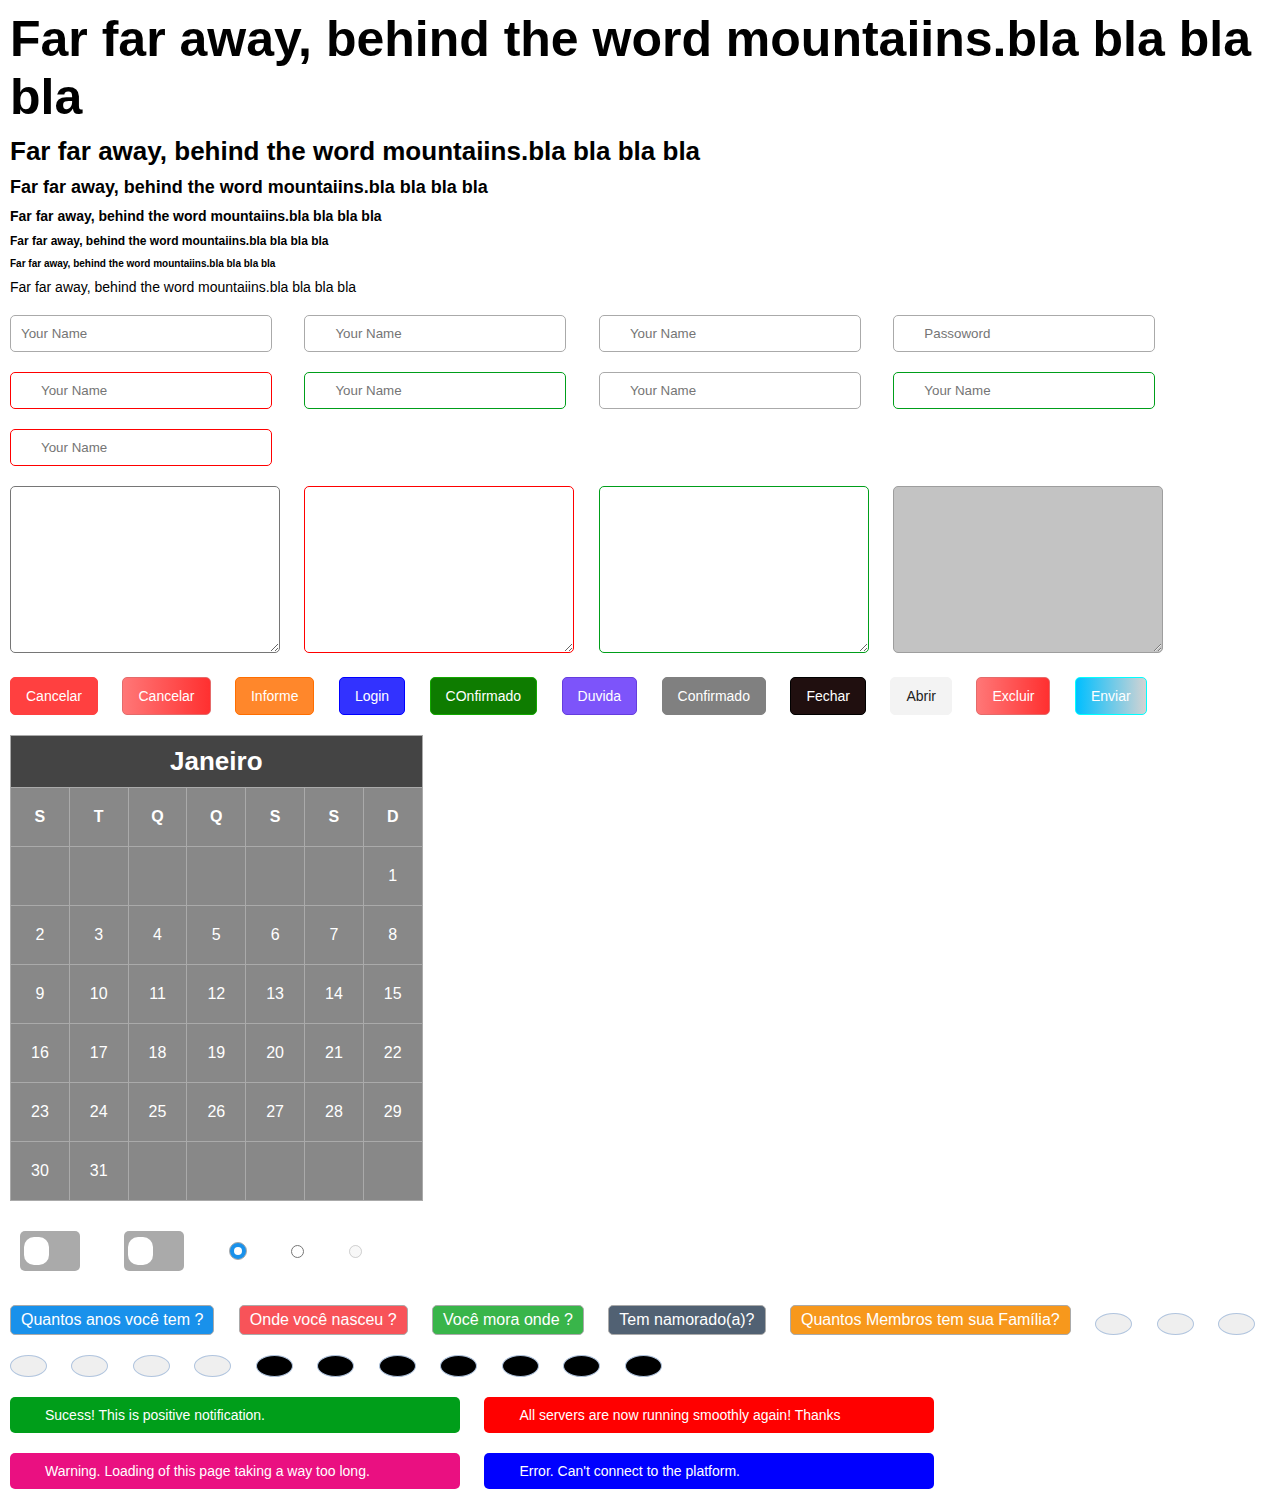
==== index.html @ 3f73b7bb "atualização" ====
<!DOCTYPE html>
<html>
<head>
	<title>testando frame</title>
	<meta charset="utf-8">
	<link rel="stylesheet" type="text/css" href="framework-tipografia.css">
	<link rel="stylesheet" type="text/css" href="framework-button.css">
	<link rel="stylesheet" type="text/css" href="framework-calendario.css">
	<link rel="stylesheet" type="text/css" href="framework-dropdowns.css">
	<link rel="stylesheet" type="text/css" href="framework-input.css">
	<link rel="stylesheet" type="text/css" href="framework-checkbox.css">
	<link rel="stylesheet" type="text/css" href="framework-button-social.css">
	<link rel="stylesheet" type="text/css" href="framework-notificacao.css">
	<link rel="stylesheet" type="text/css" href="font-awesome-4.7.0/css/font-awesome.css">
</head>
<body>

	<!-- Tipografia -->

	<h1 class="title-h1">Far far away, behind the word mountaiins.bla bla bla bla</h1>
	<h2 class="title-h2">Far far away, behind the word mountaiins.bla bla bla bla</h2>
	<h3 class="title-h3">Far far away, behind the word mountaiins.bla bla bla bla</h3>
	<h4 class="title-h4">Far far away, behind the word mountaiins.bla bla bla bla</h4>
	<h5 class="title-h5">Far far away, behind the word mountaiins.bla bla bla bla</h5>
	<h6 class="title-h6">Far far away, behind the word mountaiins.bla bla bla bla</h6>
	<p class="paragrafo">Far far away, behind the word mountaiins.bla bla bla bla</p>
	
	<!-- Inputs -->

	<div class="in-com-icon">
		<input type="text" name="borda-cinza" placeholder="Your Name" class="barra-nav">
	</div>
	<div class="in-com-icon">
		<i class="fa fa-user-o boneco"></i>
		<input type="text" name="borda-cinza" placeholder="Your Name" class="barra-nav-dois-icon">
	</div>
	<div class="in-com-icon">
		<i class="fa fa-user-o boneco"></i>
		<i class="fa fa-search pesquisa"></i>
		<input type="text" name="borda-cinza" placeholder="Your Name" class="barra-nav-dois-icon">
	</div>
	<div class="in-com-icon">
		<i class="fa fa-search pesquisa-pass"></i>
		<input type="password" name="borda-cinza" placeholder="Passoword" class="barra-nav-dois-icon">
	</div>
	<div class="in-com-icon">
		<i class="fa fa-user-o boneco"></i>
		<i class="fa fa-times erro"></i>
		<input type="text" name="borda-vermelha" placeholder="Your Name" class="barra-nav-dois-icon b-red">
	</div>
	<div class="in-com-icon">
		<i class="fa fa-user-o boneco"></i>
		<i class="fa fa-check confirma"></i>
		<input type="text" name="borda-verde" placeholder="Your Name" class="barra-nav-dois-icon b-green">
	</div>
	<div class="in-com-icon">
		<i class="fa fa-calendar calendario"></i>
		<input type="text" name="borda-cinza" placeholder="Your Name" class="barra-nav-dois-icon">
	</div>
	<div class="in-com-icon">
		<i class="fa fa-check confirma"></i>
		<i class="fa fa-calendar calendario"></i>
		<input type="text"  name="borda-verde" placeholder="Your Name" class="barra-nav-dois-icon b-green">
	</div>
	<div class="in-com-icon">
		<i class="fa fa-times erro"></i>
		<i class="fa fa-calendar calendario"></i>
		<input type="text" name="borda-vermelha" placeholder="Your Name" class="barra-nav-dois-icon b-red">
	</div>
	<br>
	<textarea class="text-area"></textarea>
	<textarea class="text-area b-red"></textarea>
	<textarea class="text-area b-green"></textarea>
	<textarea class="text-area back-grey"></textarea>
	<br>


	<!-- Botões -->

	<button class="btn c-red">Cancelar</button>
	<button class="btn c-red-gradient">Cancelar</button>
	<button class="btn c-orange">Informe</button>
	<button class="btn c-blue">Login</button>
	<button class="btn c-green">COnfirmado</button>
	<button class="btn c-lilac">Duvida</button>
	<button class="btn c-grey">Confirmado</button>
	<button class="btn c-black">Fechar</button>
	<button class="btn c-white">Abrir</button>
	<button class="btn c-red-gradient"><i class="fa fa-trash-o fa-lg lixo" aria-hidden="true"></i> Excluir</button>
	<button class="btn c-bluelight"><i class="fa fa-trash-o fa-lg informacao" aria-hidden="true"></i> Enviar</button>

	<!-- Tabela -->

	<table class="table-simples">
		<thead>
			<th class="table-title" colspan="7">Janeiro</th>
		<tr>
			<th class="table-th">S</th>
			<th class="table-th">T</th>
			<th class="table-th">Q</th> 
			<th class="table-th">Q</th>
			<th class="table-th">S</th>
			<th class="table-th">S</th>
			<th class="table-th">D</th>
		</tr>
		</thead>
		<tbody>
			<tr>
				<td  class="table-td"></td>
				<td  class="table-td"></td>
				<td  class="table-td"></td>
				<td  class="table-td"></td>
				<td  class="table-td"></td>
				<td  class="table-td"></td>
				<td  class="table-td">1</td>
			</tr>
			<tr>
				<td  class="table-td">2</td>
				<td  class="table-td">3</td>
				<td  class="table-td">4</td>
				<td  class="table-td">5</td>
				<td  class="table-td">6</td>
				<td  class="table-td">7</td>
				<td  class="table-td">8</td>
			</tr>
			<tr>
				<td  class="table-td">9</td>
				<td  class="table-td">10</td>
				<td  class="table-td">11</td>
				<td  class="table-td">12</td>
				<td  class="table-td">13</td>
				<td  class="table-td">14</td>
				<td  class="table-td">15</td>
			</tr>
			<tr>
				<td  class="table-td">16</td>
				<td  class="table-td">17</td>
				<td  class="table-td">18</td>
				<td  class="table-td">19</td>
				<td  class="table-td">20</td>
				<td  class="table-td">21</td>
				<td  class="table-td">22</td>
			</tr>
			<tr>
				<td  class="table-td">23</td>
				<td  class="table-td">24</td>
				<td  class="table-td">25</td>
				<td  class="table-td">26</td>
				<td  class="table-td">27</td>
				<td  class="table-td">28</td>
				<td  class="table-td">29</td>
			</tr>
			<tr>
				<td  class="table-td">30</td>
				<td  class="table-td">31</td>
				<td  class="table-td"></td>
				<td  class="table-td"></td>
				<td  class="table-td"></td>
				<td  class="table-td"></td>
				<td  class="table-td"></td>
			</tr>
		</tbody>
	</table>

	<!-- Checkbox-radios-toggle -->

	<div class="in-box">
		<label class="lb-box">
			<input class="boox" type="checkbox" disabled="true">	
			<span class="span-box"></span>		
		</label>
	</div>
	<div class="in-box">
		<label class="lb-box">
			<input class="boox" type="checkbox">	
			<span class="span-box"></span>		
		</label>
	</div>
	<div class="in-box">
	<label class="teste">
		<input type="checkbox" class="teste3">
		<span class="teste2"></span>
	</label>
	</div>
	<div class="in-box">
		<label>
			<input type="radio">
		</label>
	</div>
	<div class="in-box">
		<label>
			<input type="radio" disabled="true">
		</label>
	</div>
	<br>

	<!-- labels -->

	<label class="label l-blue">
		Quantos anos você tem ?
	</label>
	<label class="label l-red">
		Onde você nasceu ?
	</label>
	<label class="label l-green">
		Você mora onde ?
	</label>
	<label class="label l-grey">
		Tem namorado(a)?
	</label>
	<label class="label l-yellow">
		Quantos Membros tem sua Família?
	</label>

	<!-- Buttons-social -->

	<button class="btn-social">
		<i class="fa fa-facebook fa-lg"></i>
	</button>
	<button class="btn-social">
		<i class="fa fa-twitter fa-lg"></i>
	</button>
	<button class="btn-social">
		<i class="fa fa-instagram fa-lg"></i>
	</button>
	<button class="btn-social">
		<i class="fa fa-linkedin fa-lg"></i>
	</button>
	<button class="btn-social">
		<i class="fa fa-vimeo fa-lg icone-social"></i>
	</button>
	<button class="btn-social">
		<i class="fa fa-pinterest-p fa-lg"></i>
	</button>
	<button class="btn-social">
		<i class="fa fa-google fa-lg icone-social"></i>
	</button>
	<button class="btn-social back-black">
		<i class="fa fa-facebook fa-lg"></i>
	</button>
	<button class="btn-social back-black">
		<i class="fa fa-twitter fa-lg"></i>
	</button>
	<button class="btn-social  back-black">
		<i class="fa fa-instagram fa-lg"></i>
	</button>
	<button class="btn-social back-black">
		<i class="fa fa-linkedin fa-lg"></i>
	</button>
	<button class="btn-social back-black">
		<i class="fa fa-vimeo fa-lg icone-social"></i>
	</button>
	<button class="btn-social back-black">
		<i class="fa fa-pinterest-p fa-lg"></i>
	</button>
	<button class="btn-social back-black">
		<i class="fa fa-google fa-lg icone-social"></i>
	</button>
	<br>

	<!-- Notificação -->

	<div class="notificacao-correto back-green">
		<i class="fa fa-check-circle notificacao-certo" aria-hidden="true"></i>
		<i class="fa fa-times fecha"></i>
		<p class="paragrafo">Sucess! This is positive notification.</p>
	</div>
	<div class="notificacao-correto back-red">
		<i class="fa fa-check-circle notificacao-certo" aria-hidden="true"></i>
		<i class="fa fa-times fecha"></i>
		<p class="paragrafo">All servers are now running smoothly again! Thanks</p>
	</div>
	<div class="notificacao-correto back-pink">
		<i class="fa fa-check-circle notificacao-certo" aria-hidden="true"></i>
		<i class="fa fa-times fecha"></i>
		<p class="paragrafo">Warning. Loading of this page taking a way too long.</p>
	</div>
	<div class="notificacao-correto back-blue">
		<i class="fa fa-check-circle notificacao-certo" aria-hidden="true"></i>
		<i class="fa fa-times fecha"></i>
		<p class="paragrafo">Error. Can't connect to the platform.</p>
	</div>
</body>
</html>
---- framework-tipografia.css ----
*{
	margin: 0;
	padding: 0;
	font-family: arial;
}
.title-h1{
	font-size: 50px;
	margin: 10px;
}
.title-h2{
	font-size: 26px;
	margin: 10px;
}
.title-h3{
	font-size: 18px;
	margin: 10px;
}
.title-h4{
	font-size: 14px;
	margin: 10px;
}
.title-h5{
	font-size: 12px;
	margin: 10px;
}
.title-h6{
	font-size:10px;
	margin: 10px; 
}
.paragrafo{
	margin: 10px;
	font-size: 14px;
}
---- framework-button.css ----
.btn{
	border:1px solid #aaa;
	padding: 10px 15px;
	margin: 10px;
	border-radius: 5px;
	cursor: pointer;
	text-align: center;
	display: inline-block;
	white-space: nowrap;
	font-size: 14px;
	outline: none;
}
.btn:active{
	background-color: #a1a1a1;
}
.c-red{
	background-color: #ff4040;
	color: #fff;
	border:1px solid #ff4040;
}
.c-red:hover{
	background-color: #ff0000;
	color: #fff;
	transition:1s;
}
.c-blue{
	background-color: #3232ff;
	color: #fff;
	border:1px solid #0000ff;
}
.c-blue:hover{
	background-color: #0000ff;
	color: #fff;
}
.c-green{
	background-color: #0e7c00;
	color: #fff;
	border:1px solid #13a800;
}
.c-green:hover{
	background-color: #13a800;
	color: #fff;
}
.c-orange{
	background-color: #ff872b;
	color: #fff;
	border:1px solid #ff6e00;
}
.c-orange:hover{
	background-color: #ff6e00;
	color: #fff;
}

.c-red-gradient{
	background-image: linear-gradient(to right,#ff7777,#ff3030);
	border:1px solid #e56b6b;
	color: #fff;
}
.c-red-gradient:hover{
	background-image: linear-gradient(to right,#ff6868,#ff1c1c);
	color: #fff;
}
.c-lilac{
	background-color: #7D54FA;
	color: #fff;
	border:1px solid #653DDE;
}
.c-lilac:hover{
	background-color: #5A24FD;
	color: #fff;
}
.c-black{
	background-color: #200F0F;
	color: #fff;
	border:1px solid #000;
}
.c-black:hover{
	background-color: #000;
}
.c-grey{
	background-color: grey;
	color: #fff;
	border:1px solid grey;
}
.c-grey:hover{
	background-color: #fff;
	color: #212121;
}
.c-white{
	background-color: #f3f3f3;
	color: #222;
	border:1px solid #f3f3f3;
}
.c-white:hover{
	background-color: #111;
	color: #f2f2f2;
}
.c-bluelight{
	background-image: linear-gradient(to right,#00BFFF,#D3D3D3);
	color:#fff;
	border:1px solid #00FFFF;
}
.c-bluelight:hover{
	background-image: linear-gradient(to right,#00FFFF,#ADD8E6);
	color: #fff;
}
.lixo{
	color: #fff;
}
.informacao{
	color: #fff;
}
---- framework-calendario.css ----
.table-title{
	font-size: 26px;
	padding: 10px;
	background-color: #444;
	color: #fff;
}
.table-simples, .table-th, .table-td{
	margin: 10px;
	border:1px solid #aaa;
	border-collapse: collapse;
	padding: 20px; 
	text-align: center;
	background-color: #888;
	color: #fff;
}
.table-th:hover,.table-td:hover{
	background-color: rgba(0,0,255,.5);
	transition: .40s ease-in-out;
}
---- framework-dropdowns.css ----
.dropdown{
	-webkit-appearance:none;
	margin: 10px;
	padding: 10px 30px 10px 30px;
	border:1px solid #aaa;
	cursor: pointer;
	background-image: linear-gradient(to bottom,#fff,#f1f1f1);
	width: 250px;
	outline: none;
	border-radius: 5px;
	display: inline-block;
	font-size: 14px;
}
.dropdown:active{
	background-image: linear-gradient(to bottom,#f1f1f1,#f5f5f5);
}
.anima-blue{
	transition: .60s ease;
	margin: 10px;
	padding: 10px 10px 10px 30px;
	border:1px solid #aaa;
	cursor: pointer;
	background-image: linear-gradient(to bottom,#fff,#f1f1f1);
	width: 180px;
	outline: none;
	border-radius: 5px;
	display: inline-block;
}
.anima-blue:focus{
	border:1px solid #f2f2f2;
	width: 250px;
	box-shadow: 0 0 4px 0 #0000ff;
}
.drop-icon-all{
	position: relative;
	width: 270px;
	display: inline-block;
}
.fa-user-o{
	position: absolute;
	top: 18.5px;
	left: 20px;
}
.fa-angle-down{
	position: absolute;
	top: 18.5px;
	left: 233px;
	width: 10px;
	height: 10px;
	opacity: .4;
}
.drop-comum{
	-webkit-appearance:none;
	margin: 10px;
	padding: 10px 10px 10px 30px;
	border:1px solid #aaa;
	cursor: pointer;
	width: 250px;
	outline: none;
	border-radius: 5px;
	display: inline-block;
	background-color: #fff;
}
.drop-comum-icon{
	-webkit-appearance:none;
	margin: 10px;
	padding: 10px 30px 10px 30px;
	border:1px solid #aaa;
	cursor: pointer;
	width: 250px;
	outline: none;
	border-radius: 5px;
	display: inline-block;
	background-color: #fff;
}
---- framework-input.css ----
.red{
	color: #ff0000;
}
.blue{
	color: #0000ff;
}
.black{
	color: #000;
}
.green-light{
	color: #8ef23c;
}
.blue-light{
	color:#0ef9f5;
} 
.green{
	color: #009e1a;
}
.pink-light{
	color: #ea6ee8;
}
.pink{
	color: #ea1081;
}
.grey{
	color: #aaa;
}
.white{
	color: #fff;
}
.lilac{
	color: #bd00c4;
}
.yellow{
	color:#eeff00;
}
.orange{
	color: #ffae00;
}
.back-red{
	background-color: #ff0000;
}
.back-green{
	background-color: #009e1a;
}
.back-orange{
	background-color: #ffae00;
}
.back-yellow{
	background-color: #eeff00;
}
.back-pink{
	background-color: #ea1081;
}
.back-grey{
	background-color: #aaa;
	opacity: 0.7;
}
.back-lilac{
	background-color: #bd00c4;
}
.back-black{
	background-color: #000;
	color: #fff;
}
.back-blue{
	background-color: #0000ff;
}
.back-white{
	background-color: #fff;
	color: #000;
}
.back-red, .back-green, .back-orange ,.back-yellow ,.back-pink ,.back-grey ,.back-lilac ,.back-black ,.back-blue ,.back-white{
	color: #fff;
}
.in-com-icon{
	box-sizing: border-box;
	width: 290px;
	position: relative;
	display: inline-block;
}
.barra-nav{
	display: inline-block;
	border-radius: 5px;
	border:1px solid #aaa;
	margin: 10px;
	padding: 10px;
	outline: none;
	width: 240px;
}
.barra-nav-icon{
	display: inline-block;
	border-radius: 5px;
	border:1px solid #aaa;
	margin: 10px;
	padding: 10px 30px 10px 10px;
	outline: none;
	width: 220px;
}
.barra-nav-dois-icon{
	display: inline-block;
	border-radius: 5px;
	border:1px solid #aaa;
	margin: 10px;
	padding: 10px 30px 10px 30px;
	outline: none;
	width: 200px;
}
.b-red{
	border:1px solid #ff0000;
}
input[name="borda-vermelha"]:focus{
	border:1px solid #ff0000;
	box-shadow: 0 0 3px 0 #ff0000;
}
.b-green{
	border:1px solid #009e1a;
}
input[name="borda-verde"]:focus{
	border:1px solid #009e1a;
	box-shadow: 0 0 3px 0 #009e1a;
}
.b-grey{
	border:1px solid #aaa;
}
input[name="borda-cinza"]:focus{
	border:1px solid #aaa;
	box-shadow: 0 0 3px 0 #aaa;
}
.erro{
	position: absolute;
	top: 19.2px;
	left: 248px;
	color: #ff0000;
}
.confirma{
	position: absolute;
	top: 19.2px;
	left: 248px;
	color: #009e1a;
}
.calendario{
	position: absolute;
	top: 19.2px;
	left: 20px;
	opacity: 0.7;
}
.fa-calendar{
	position: absolute;
	top: 19.2px;
	left: 20px;
}
.boneco{
	position: absolute;
	top: 19.2px;
	left: 20px;
	color: #aaa;
}
.pesquisa{
	opacity: 0.5;
	position: absolute;
	top: 19.2px;
	left: 248px;
}
.pesquisa-pass{
	opacity: 0.5;
	position: absolute;
	top: 19.2px;
	left: 20px;
}
.button-more{
	background-color: #e1e1e1;
	position: absolute;
	border-top-right-radius: 5px;
	top: 10px;
	left: 253px;
    border: 1px solid #aaa;
    color: white;
    padding: 0 4px;
    text-align: center;
    text-decoration: none;
    display: inline-block;
    font-size: 16px;
    cursor: pointer;
    display: block;
    width: 19px;
    outline: none;
}
.button-more:active{
	border:1px solid grey;
	color: rgba(0,0,0,.5);
}
.button-anyless{
	background-color: #e1e1e1;
	position: absolute;
	border-bottom-right-radius: 5px;
	top: 28px;
	left: 253px;
    border: 1px solid #aaa;
    color: white;
    padding: 0 4px;
    text-align: center;
    text-decoration: none;
    display: inline-block;
    font-size: 16px;
    cursor: pointer;
    display: block;
    width: 19px;
    outline: none;
}
.button-anyless:active{
	border:1px solid grey;
	color: rgba(0,0,0,.5);
}
.text-area{
	padding: 2.5px 7px;
	border-radius: 5px;
	margin: 10px;
	width: 254px;
	height: 160px;
	transition: none;
	outline: none;
}
---- framework-checkbox.css ----
.in-box{
	margin: 10px;
	padding: 10px;
	display: inline-block;
	position: relative;
	vertical-align: middle;
}
.lb-box{
	position: relative;
	display: inline-block;
	width: 60px;
	height: 40px;
}
.lb-box .boox{
	display: none;
}
.span-box{
	position: absolute;
	cursor: pointer;
	top: 0;
	left: 0;
	right: 0;
	bottom: 0;
	background-color: #aaa;
	transition: .30s ease-in-out;
	border-radius: 5px;
}
.span-box:before{
	border-radius: 10px;
	position: absolute;
	content: "";
	height: 28px;
	width: 25px;
	left: 4px;
	bottom: 6px;
	background-color: #fff;
	transition: .30s ease-in-out;
}
.boox:checked + .span-box{
	background-color: #069;
}
.boox:focus + .span-box{
	box-shadow: 0 0 4px #00ff00; 
}
.boox:checked + .span-box:before{
	transform: translateX(26px);
}
.teste{
	position: relative;
	display: inline-block;
	width: 18px;
	height: 18px;
}
.teste .teste3{
	display: none;
}
.teste2{
	position: absolute;
	cursor: pointer;
	top: 0;
	left: 0;
	right: 0;
	bottom: 0;
	background-color: #1991EB;
	border-radius: 50%;
	border:1px solid #aaa;
}
.teste2:before{
	position: absolute;
	content: "";
	height: 8px;
	width: 8px;
	top: 3.88px;
	left: 3.9px;
	border-radius: 50%;
	background-color: #fff;
}
.teste3:checked + .teste2{
	background-color:#069;
}
.teste3:focus + .teste2{
	background-color:#00BFFF;
}


.label{
	padding: 5px 10px;
	margin: 10px;
	display: inline-block;
	vertical-align: middle;
	font-size: 16px;
	border:1px solid #aaa;
	border-radius: 5px;
}
.l-blue{
	background-color:#1991EB;
	color: #fff;
}
.l-blue:hover{
	background-color:#006BBD;
	color: #fff;
	transition: .30s ease-in-out;
}
.l-red{
	background-color:#F85359;
	color: #fff;
}
.l-red:hover{
	background-color:#FF3D45;
	color: #fff;
	transition: .30s ease-in-out;
}
.l-green{
	background-color:#39B54A;
	color: #fff;
}
.l-green:hover{
	background-color:#1BA82E;
	color: #fff;
}
.l-grey{
	background-color:#516173;
	color: #fff;
}
.l-grey:hover{
	background-color:#454D56;
	color: #fff;
}
.l-yellow{
	background-color:#F7981C;
	color: #fff;
}
.l-yellow:hover{
	background-color:#D87C04;
	color: #fff;
}
---- framework-button-social.css ----
.btn-social{
	cursor: pointer;
	margin: 10px;
	padding: 10px;
	border:1px solid #B0C4DE;
	border-radius: 50%;
	width: 37px;
	display: inline-block;
	outline: none;
}
.icone-social{
	text-align: center;
}
---- framework-notificacao.css ----
.notificacao-correto{
	margin: 10px;
	display: inline-block;
	padding: 0 25px;
	width: 400px;
	border-radius: 5px;
	position: relative;
}
.notificacao-certo{
	position: absolute;
	top: 8px;
	left: 12px;
}
.fecha{
	position: absolute;
	top: 8px;
	left: 420px;
	cursor: pointer;
}
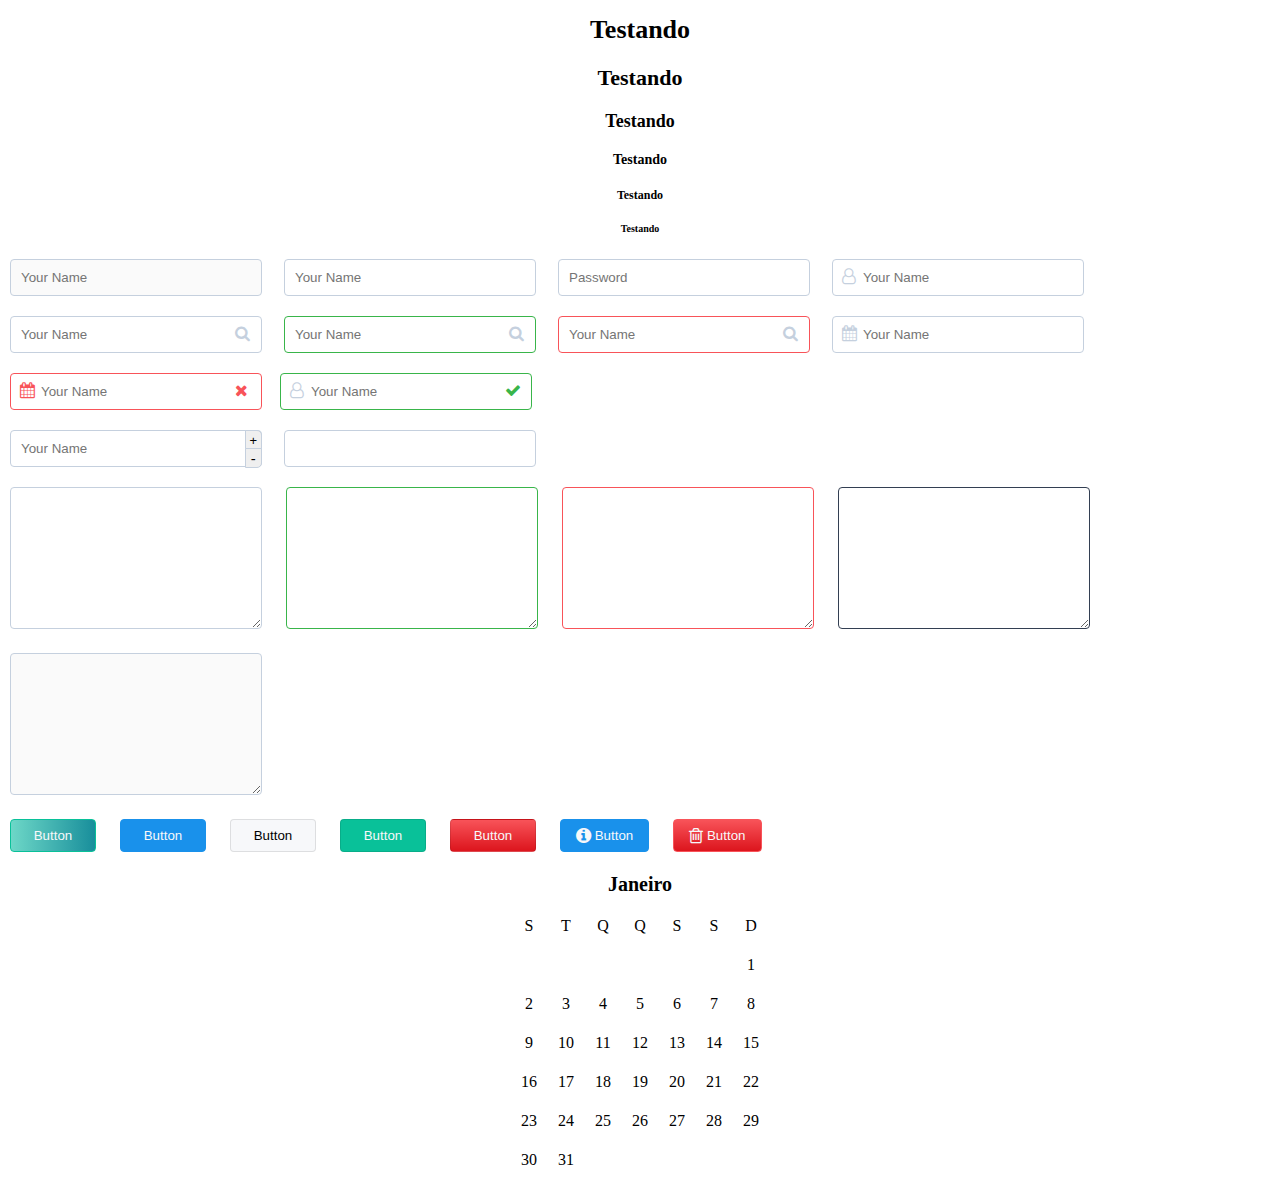
==== commit 9b4e7116: "atualização" ====
--- a/index.html
+++ b/index.html
@@ -3,282 +3,178 @@
 <head>
 	<title>testando frame</title>
 	<meta charset="utf-8">
-	<link rel="stylesheet" type="text/css" href="framework-tipografia.css">
-	<link rel="stylesheet" type="text/css" href="framework-button.css">
-	<link rel="stylesheet" type="text/css" href="framework-calendario.css">
-	<link rel="stylesheet" type="text/css" href="framework-dropdowns.css">
-	<link rel="stylesheet" type="text/css" href="framework-input.css">
-	<link rel="stylesheet" type="text/css" href="framework-checkbox.css">
-	<link rel="stylesheet" type="text/css" href="framework-button-social.css">
-	<link rel="stylesheet" type="text/css" href="framework-notificacao.css">
-	<link rel="stylesheet" type="text/css" href="font-awesome-4.7.0/css/font-awesome.css">
+	<link rel="stylesheet" type="text/css" href="frame-cores.css">
+	<link rel="stylesheet" type="text/css" href="frame-tipografia.css">
+	<link rel="stylesheet" type="text/css" href="frame-inputs.css">
+	<link rel="stylesheet" type="text/css" href="frame-button.css">
+	<link rel="stylesheet" type="text/css" href="frame-calendario.css">
+	<link rel="stylesheet" type="text/css" href="bower_components/font-awesome/css/font-awesome.css">
 </head>
 <body>
 
 	<!-- Tipografia -->
 
-	<h1 class="title-h1">Far far away, behind the word mountaiins.bla bla bla bla</h1>
-	<h2 class="title-h2">Far far away, behind the word mountaiins.bla bla bla bla</h2>
-	<h3 class="title-h3">Far far away, behind the word mountaiins.bla bla bla bla</h3>
-	<h4 class="title-h4">Far far away, behind the word mountaiins.bla bla bla bla</h4>
-	<h5 class="title-h5">Far far away, behind the word mountaiins.bla bla bla bla</h5>
-	<h6 class="title-h6">Far far away, behind the word mountaiins.bla bla bla bla</h6>
-	<p class="paragrafo">Far far away, behind the word mountaiins.bla bla bla bla</p>
-	
+	<h1 class="h1-title align-center">Testando</h1>
+	<h2 class="h2-title align-center">Testando</h2>
+	<h3 class="h3-title align-center">Testando</h3>
+	<h4 class="h4-title align-center">Testando</h4>
+	<h5 class="h5-title align-center">Testando</h5>
+	<h6 class="h6-title align-center">Testando</h6>
+
 	<!-- Inputs -->
 
-	<div class="in-com-icon">
-		<input type="text" name="borda-cinza" placeholder="Your Name" class="barra-nav">
+	<div class="in-simples">
+		<input type="text" placeholder="Your Name" class="in-search b-grey" disabled="true">
 	</div>
-	<div class="in-com-icon">
-		<i class="fa fa-user-o boneco"></i>
-		<input type="text" name="borda-cinza" placeholder="Your Name" class="barra-nav-dois-icon">
+	<div class="in-simples">
+		<input type="text" placeholder="Your Name" class="in-search b-grey">
 	</div>
-	<div class="in-com-icon">
-		<i class="fa fa-user-o boneco"></i>
-		<i class="fa fa-search pesquisa"></i>
-		<input type="text" name="borda-cinza" placeholder="Your Name" class="barra-nav-dois-icon">
+	<div class="in-simples">
+		<input type="password" placeholder="Password" class="in-search b-grey">
 	</div>
-	<div class="in-com-icon">
-		<i class="fa fa-search pesquisa-pass"></i>
-		<input type="password" name="borda-cinza" placeholder="Passoword" class="barra-nav-dois-icon">
+	<div class="in-simples">
+		<i class="fa fa-user-o usuario c-grey"></i>
+		<input type="text" placeholder="Your Name" class="in-search-icon b-grey">
 	</div>
-	<div class="in-com-icon">
-		<i class="fa fa-user-o boneco"></i>
-		<i class="fa fa-times erro"></i>
-		<input type="text" name="borda-vermelha" placeholder="Your Name" class="barra-nav-dois-icon b-red">
+	<div class="in-simples">
+		<i class="fa fa-search lupa c-grey"></i>
+		<input type="text" placeholder="Your Name" class="in-search b-grey">
 	</div>
-	<div class="in-com-icon">
-		<i class="fa fa-user-o boneco"></i>
-		<i class="fa fa-check confirma"></i>
-		<input type="text" name="borda-verde" placeholder="Your Name" class="barra-nav-dois-icon b-green">
+	<div class="in-simples">
+		<i class="fa fa-search lupa c-grey"></i>
+		<input type="text" placeholder="Your Name" class="in-search b-green">
 	</div>
-	<div class="in-com-icon">
-		<i class="fa fa-calendar calendario"></i>
-		<input type="text" name="borda-cinza" placeholder="Your Name" class="barra-nav-dois-icon">
+	<div class="in-simples">
+		<i class="fa fa-search lupa c-grey"></i>
+		<input type="text" name="borde-red" placeholder="Your Name" class="in-search b-red">
 	</div>
-	<div class="in-com-icon">
-		<i class="fa fa-check confirma"></i>
-		<i class="fa fa-calendar calendario"></i>
-		<input type="text"  name="borda-verde" placeholder="Your Name" class="barra-nav-dois-icon b-green">
+	<div class="in-simples">
+		<i class="fa fa-calendar data c-grey"></i>
+		<input type="text" placeholder="Your Name" class="in-search-icon b-grey">
 	</div>
-	<div class="in-com-icon">
-		<i class="fa fa-times erro"></i>
-		<i class="fa fa-calendar calendario"></i>
-		<input type="text" name="borda-vermelha" placeholder="Your Name" class="barra-nav-dois-icon b-red">
+	<div class="in-simples">
+		<i class="fa fa-times excluir c-red"></i>
+		<i class="fa fa-calendar data c-red"></i>
+		<input type="text" name="borde-red" placeholder="Your Name" class="in-search-icon b-red">
+	</div><div class="in-simples">
+		<i class="fa fa-check confirma c-green"></i>
+		<i class="fa fa-user-o usuario c-grey"></i>
+		<input type="text" placeholder="Your Name" class="in-search-icon b-green">
 	</div>
+
+
+	<!-- labels -->
+
 	<br>
-	<textarea class="text-area"></textarea>
-	<textarea class="text-area b-red"></textarea>
-	<textarea class="text-area b-green"></textarea>
-	<textarea class="text-area back-grey"></textarea>
+	<div class="in-simples">
+		<input type="text" placeholder="Your Name" class="in-search b-grey">
+		<button class="more b-grey">+</button><button class="anyless b-grey">-</button>
+	</div>
+	<div class="in-simples">
+		<input type="text" class="in-search b-grey">
+	</div>
 	<br>
 
 
-	<!-- Botões -->
+	<!-- TextArea -->
 
-	<button class="btn c-red">Cancelar</button>
-	<button class="btn c-red-gradient">Cancelar</button>
-	<button class="btn c-orange">Informe</button>
-	<button class="btn c-blue">Login</button>
-	<button class="btn c-green">COnfirmado</button>
-	<button class="btn c-lilac">Duvida</button>
-	<button class="btn c-grey">Confirmado</button>
-	<button class="btn c-black">Fechar</button>
-	<button class="btn c-white">Abrir</button>
-	<button class="btn c-red-gradient"><i class="fa fa-trash-o fa-lg lixo" aria-hidden="true"></i> Excluir</button>
-	<button class="btn c-bluelight"><i class="fa fa-trash-o fa-lg informacao" aria-hidden="true"></i> Enviar</button>
 
-	<!-- Tabela -->
+	<textarea class="text-area b-grey"></textarea>
+	<textarea class="text-area b-green"></textarea>
+	<textarea name="borde-red" class="text-area b-red"></textarea>
+	<textarea class="text-area b-black"></textarea>
+	<textarea class="text-area b-grey" disabled="true"></textarea>
+	<br>
+
+
+	<!-- Botão -->
+
+
+	<button class="btn back-blue-gradient b-bluelight">Button</button>
+	<button class="btn back-blue b-blue">Button</button>
+	<button class="btn back-white b-white">Button</button>
+	<button class="btn back-bluelight b-white">Button</button>
+	<button class="btn back-red-gradient b-white">Button</button>
+	<button class="btn back-blue b-blue"><i class="fa fa-info-circle fa-lg"></i> Button</button>
+	<button class="btn back-red-gradient b-red"><i class="fa fa-trash-o fa-lg"></i> Button</button>
+
+
+	<!-- Calendario -->
+
 
 	<table class="table-simples">
 		<thead>
-			<th class="table-title" colspan="7">Janeiro</th>
-		<tr>
-			<th class="table-th">S</th>
-			<th class="table-th">T</th>
-			<th class="table-th">Q</th> 
-			<th class="table-th">Q</th>
-			<th class="table-th">S</th>
-			<th class="table-th">S</th>
-			<th class="table-th">D</th>
-		</tr>
+			<th colspan="7" class="mes">Janeiro</th>
 		</thead>
 		<tbody>
 			<tr>
-				<td  class="table-td"></td>
-				<td  class="table-td"></td>
-				<td  class="table-td"></td>
-				<td  class="table-td"></td>
-				<td  class="table-td"></td>
-				<td  class="table-td"></td>
-				<td  class="table-td">1</td>
+				<td class="dia">S</td>
+				<td class="dia">T</td>
+				<td class="dia">Q</td>
+				<td class="dia">Q</td>
+				<td class="dia">S</td>
+				<td class="dia">S</td>
+				<td class="dia">D</td>
 			</tr>
 			<tr>
-				<td  class="table-td">2</td>
-				<td  class="table-td">3</td>
-				<td  class="table-td">4</td>
-				<td  class="table-td">5</td>
-				<td  class="table-td">6</td>
-				<td  class="table-td">7</td>
-				<td  class="table-td">8</td>
+				<td class="dia-b"></td>
+				<td class="dia-b"></td>
+				<td class="dia-b"></td>
+				<td class="dia-b"></td>
+				<td class="dia-b"></td>
+				<td class="dia-b"></td>
+				<td class="dia">1</td>
 			</tr>
 			<tr>
-				<td  class="table-td">9</td>
-				<td  class="table-td">10</td>
-				<td  class="table-td">11</td>
-				<td  class="table-td">12</td>
-				<td  class="table-td">13</td>
-				<td  class="table-td">14</td>
-				<td  class="table-td">15</td>
+				<td class="dia">2</td>
+				<td class="dia">3</td>
+				<td class="dia">4</td>
+				<td class="dia">5</td>
+				<td class="dia">6</td>
+				<td class="dia">7</td>
+				<td class="dia">8</td>
 			</tr>
 			<tr>
-				<td  class="table-td">16</td>
-				<td  class="table-td">17</td>
-				<td  class="table-td">18</td>
-				<td  class="table-td">19</td>
-				<td  class="table-td">20</td>
-				<td  class="table-td">21</td>
-				<td  class="table-td">22</td>
+				<td class="dia">9</td>
+				<td class="dia">10</td>
+				<td class="dia">11</td>
+				<td class="dia">12</td>
+				<td class="dia">13</td>
+				<td class="dia">14</td>
+				<td class="dia">15</td>
 			</tr>
 			<tr>
-				<td  class="table-td">23</td>
-				<td  class="table-td">24</td>
-				<td  class="table-td">25</td>
-				<td  class="table-td">26</td>
-				<td  class="table-td">27</td>
-				<td  class="table-td">28</td>
-				<td  class="table-td">29</td>
+				<td class="dia">16</td>
+				<td class="dia">17</td>
+				<td class="dia">18</td>
+				<td class="dia">19</td>
+				<td class="dia">20</td>
+				<td class="dia">21</td>
+				<td class="dia">22</td>
 			</tr>
 			<tr>
-				<td  class="table-td">30</td>
-				<td  class="table-td">31</td>
-				<td  class="table-td"></td>
-				<td  class="table-td"></td>
-				<td  class="table-td"></td>
-				<td  class="table-td"></td>
-				<td  class="table-td"></td>
+				<td class="dia">23</td>
+				<td class="dia">24</td>
+				<td class="dia">25</td>
+				<td class="dia">26</td>
+				<td class="dia">27</td>
+				<td class="dia">28</td>
+				<td class="dia">29</td>
+			</tr>
+			<tr>
+				<td class="dia">30</td>
+				<td class="dia">31</td>
+				<td class="dia-b"></td>
+				<td class="dia-b"></td>
+				<td class="dia-b"></td>
+				<td class="dia-b"></td>
+				<td class="dia-b"></td>
 			</tr>
 		</tbody>
 	</table>
-
-	<!-- Checkbox-radios-toggle -->
-
-	<div class="in-box">
-		<label class="lb-box">
-			<input class="boox" type="checkbox" disabled="true">	
-			<span class="span-box"></span>		
-		</label>
-	</div>
-	<div class="in-box">
-		<label class="lb-box">
-			<input class="boox" type="checkbox">	
-			<span class="span-box"></span>		
-		</label>
-	</div>
-	<div class="in-box">
-	<label class="teste">
-		<input type="checkbox" class="teste3">
-		<span class="teste2"></span>
-	</label>
-	</div>
-	<div class="in-box">
-		<label>
-			<input type="radio">
-		</label>
-	</div>
-	<div class="in-box">
-		<label>
-			<input type="radio" disabled="true">
-		</label>
-	</div>
 	<br>
 
-	<!-- labels -->
 
-	<label class="label l-blue">
-		Quantos anos você tem ?
-	</label>
-	<label class="label l-red">
-		Onde você nasceu ?
-	</label>
-	<label class="label l-green">
-		Você mora onde ?
-	</label>
-	<label class="label l-grey">
-		Tem namorado(a)?
-	</label>
-	<label class="label l-yellow">
-		Quantos Membros tem sua Família?
-	</label>
-
-	<!-- Buttons-social -->
-
-	<button class="btn-social">
-		<i class="fa fa-facebook fa-lg"></i>
-	</button>
-	<button class="btn-social">
-		<i class="fa fa-twitter fa-lg"></i>
-	</button>
-	<button class="btn-social">
-		<i class="fa fa-instagram fa-lg"></i>
-	</button>
-	<button class="btn-social">
-		<i class="fa fa-linkedin fa-lg"></i>
-	</button>
-	<button class="btn-social">
-		<i class="fa fa-vimeo fa-lg icone-social"></i>
-	</button>
-	<button class="btn-social">
-		<i class="fa fa-pinterest-p fa-lg"></i>
-	</button>
-	<button class="btn-social">
-		<i class="fa fa-google fa-lg icone-social"></i>
-	</button>
-	<button class="btn-social back-black">
-		<i class="fa fa-facebook fa-lg"></i>
-	</button>
-	<button class="btn-social back-black">
-		<i class="fa fa-twitter fa-lg"></i>
-	</button>
-	<button class="btn-social  back-black">
-		<i class="fa fa-instagram fa-lg"></i>
-	</button>
-	<button class="btn-social back-black">
-		<i class="fa fa-linkedin fa-lg"></i>
-	</button>
-	<button class="btn-social back-black">
-		<i class="fa fa-vimeo fa-lg icone-social"></i>
-	</button>
-	<button class="btn-social back-black">
-		<i class="fa fa-pinterest-p fa-lg"></i>
-	</button>
-	<button class="btn-social back-black">
-		<i class="fa fa-google fa-lg icone-social"></i>
-	</button>
-	<br>
-
-	<!-- Notificação -->
-
-	<div class="notificacao-correto back-green">
-		<i class="fa fa-check-circle notificacao-certo" aria-hidden="true"></i>
-		<i class="fa fa-times fecha"></i>
-		<p class="paragrafo">Sucess! This is positive notification.</p>
-	</div>
-	<div class="notificacao-correto back-red">
-		<i class="fa fa-check-circle notificacao-certo" aria-hidden="true"></i>
-		<i class="fa fa-times fecha"></i>
-		<p class="paragrafo">All servers are now running smoothly again! Thanks</p>
-	</div>
-	<div class="notificacao-correto back-pink">
-		<i class="fa fa-check-circle notificacao-certo" aria-hidden="true"></i>
-		<i class="fa fa-times fecha"></i>
-		<p class="paragrafo">Warning. Loading of this page taking a way too long.</p>
-	</div>
-	<div class="notificacao-correto back-blue">
-		<i class="fa fa-check-circle notificacao-certo" aria-hidden="true"></i>
-		<i class="fa fa-times fecha"></i>
-		<p class="paragrafo">Error. Can't connect to the platform.</p>
-	</div>
+	
 </body>
-</html> +</html>--- a/frame-cores.css
+++ b/frame-cores.css
@@ -0,0 +1,99 @@
+*{
+	margin:0;
+	padding: 0; 
+}
+.b-blue{
+	border:1px solid #1991EB;
+}
+.b-bluelight{
+	border:1px solid #09C199;
+}
+.b-blue-strong{
+	border:1px solid #A8AAB7;
+}
+.b-yellow{
+	border:1px solid#F7981C;
+}
+.b-black{
+	border:1px solid #333F52;
+}
+.b-grey{
+	border:1px solid #C5D0DE;
+}
+.b-red{
+	border:1px solid #F85359;
+}
+.b-green{
+	border:1px solid #39B54A;
+}
+.b-white{
+	border:1px solid rgba(0,0,0,0.1);
+}
+.c-white{
+	color: #F7F8FA;
+}
+.c-blue{
+	color:#1991EB;
+}
+.c-bluelight{
+	color: #09C199;
+}
+.c-blue-strong{
+	color: #A8AAB7;
+}
+.c-yellow{
+	color:#F7981C;
+}
+.c-black{
+	color: #333F52;
+}
+.c-grey{
+	color:#C5D0DE;
+}
+.c-red{
+	color: #F85359;
+}
+.c-green{
+	color: #39B54A;
+}
+.back-blue-gradient{
+	background-image: linear-gradient(to left, #188e9b, #6dd7c7);
+	color:#F7F8FA;
+}
+.back-red-gradient{
+	background-image:linear-gradient(to bottom,#f85359,#dc151d);
+	color: #F7F8FA;
+}
+.back-blue{
+	background-color: #1991EB;
+	color: #F7F8FA;
+}
+.back-bluelight{
+	background-color: #09C199;
+	color: #F7F8FA;
+}
+.back-blue-strong{
+	background-color: #A8AAB7;
+	color: #F7F8FA;
+}
+.back-yellow{
+	background-color: #F7981C;
+}
+.back-black{
+	background-color: #333F52;
+	color: #F7F8FA;
+}
+.back-grey{
+	background-color: #C5D0DE;
+}
+.back-red{
+	background-color: #F85359;
+	color: #F7F8FA;
+}
+.back-green{
+	background-color: #39B54A;
+	color: #F7F8FA;
+}
+.back-white{
+	background-color: #F7F8FA;
+}--- a/frame-tipografia.css
+++ b/frame-tipografia.css
@@ -0,0 +1,45 @@
+.h1-title{
+	font-size: 26px;
+	margin: 10px;
+	padding: 5px;
+}
+.h2-title{
+	font-size: 22px;
+	margin: 10px;
+	padding: 5px;
+}
+.h3-title{
+	font-size: 18px;
+	margin: 10px;
+	padding: 5px;
+}
+.h4-title{
+	font-size: 14px;
+	margin: 10px;
+	padding: 5px;
+}
+.h5-title{
+	font-size: 12px;
+	margin: 10px;
+	padding: 5px;
+}
+.h6-title{
+	font-size: 10px;
+	margin: 10px;
+	padding: 5px;
+}
+.align-center{
+	text-align: center;
+}
+.align-right{
+	text-align: right;
+}
+.align-left{
+	text-align: left;
+}
+.floa-right{
+	float: right;
+}
+.floa-left{
+	float: left;
+}--- a/frame-inputs.css
+++ b/frame-inputs.css
@@ -0,0 +1,64 @@
+.in-simples{
+	width: 250px;
+	display: inline-block;
+	margin: 10px;
+	position: relative;
+}
+.in-search{
+	padding: 10px 30px 10px 10px;
+	width: 210px;
+	border-radius: 4px;
+	outline: none;
+}
+.in-search[name="borde-red"]:focus{
+	box-shadow: 0 0 3px 0 #ff0000;
+}
+.in-search-icon{
+	padding: 10px 30px 10px 30px;
+	width: 190px;
+	border-radius: 4px;
+	outline: none;
+}
+.lupa, .excluir, .confirma{
+	position: absolute;
+	top: 9.2px;
+	left:225px;
+	cursor: pointer;
+}
+.data, .usuario{
+	position: absolute;
+	top: 9.2px;
+	left:10px;
+	cursor: pointer;
+}
+.more{
+	position: absolute;
+	top: 0;
+	left: 234.5px;
+	font-size: 13px;
+	padding: 1.5px 4px;
+	border-top-right-radius: 5px;
+	outline: none;
+	cursor: pointer;
+}
+.anyless{
+	position: absolute;
+	top: 18px;
+	left: 234.5px;
+	font-size: 15px;
+	padding: 0.5px 5.2px;
+	border-bottom-right-radius: 5px;
+	outline: none;
+	cursor: pointer;
+}
+.more:active, .anyless:active{
+	color: #fff;
+}
+.text-area{
+	width: 240px;
+	height: 130px;
+	margin: 10px;
+	padding: 5px;
+	border-radius: 4px;
+	outline: none;
+}--- a/frame-button.css
+++ b/frame-button.css
@@ -0,0 +1,10 @@
+.btn{
+	margin: 10px;
+	padding: 8px 15px;
+	min-width: 86px;
+	display: inline-block;
+	border-radius: 4px;
+	outline: none;
+	cursor: pointer;
+	text-align: center;
+}--- a/frame-calendario.css
+++ b/frame-calendario.css
@@ -0,0 +1,20 @@
+.table-simples{
+	border:1px solid #C5D0DE;
+	border-collapse: collapse;
+	margin: 0 auto;
+}
+.mes{
+	border: 1px solid #fff;
+	padding: 10px;
+	font-size: 20px;
+}
+.dia, .dia-b{
+	border: 1px solid #fff;
+	padding: 10px;
+	text-align: center;
+	border-radius: 50%;
+}
+.dia:hover{
+	background-color: #1991EB;
+	transition: .50s ease-in-out;
+}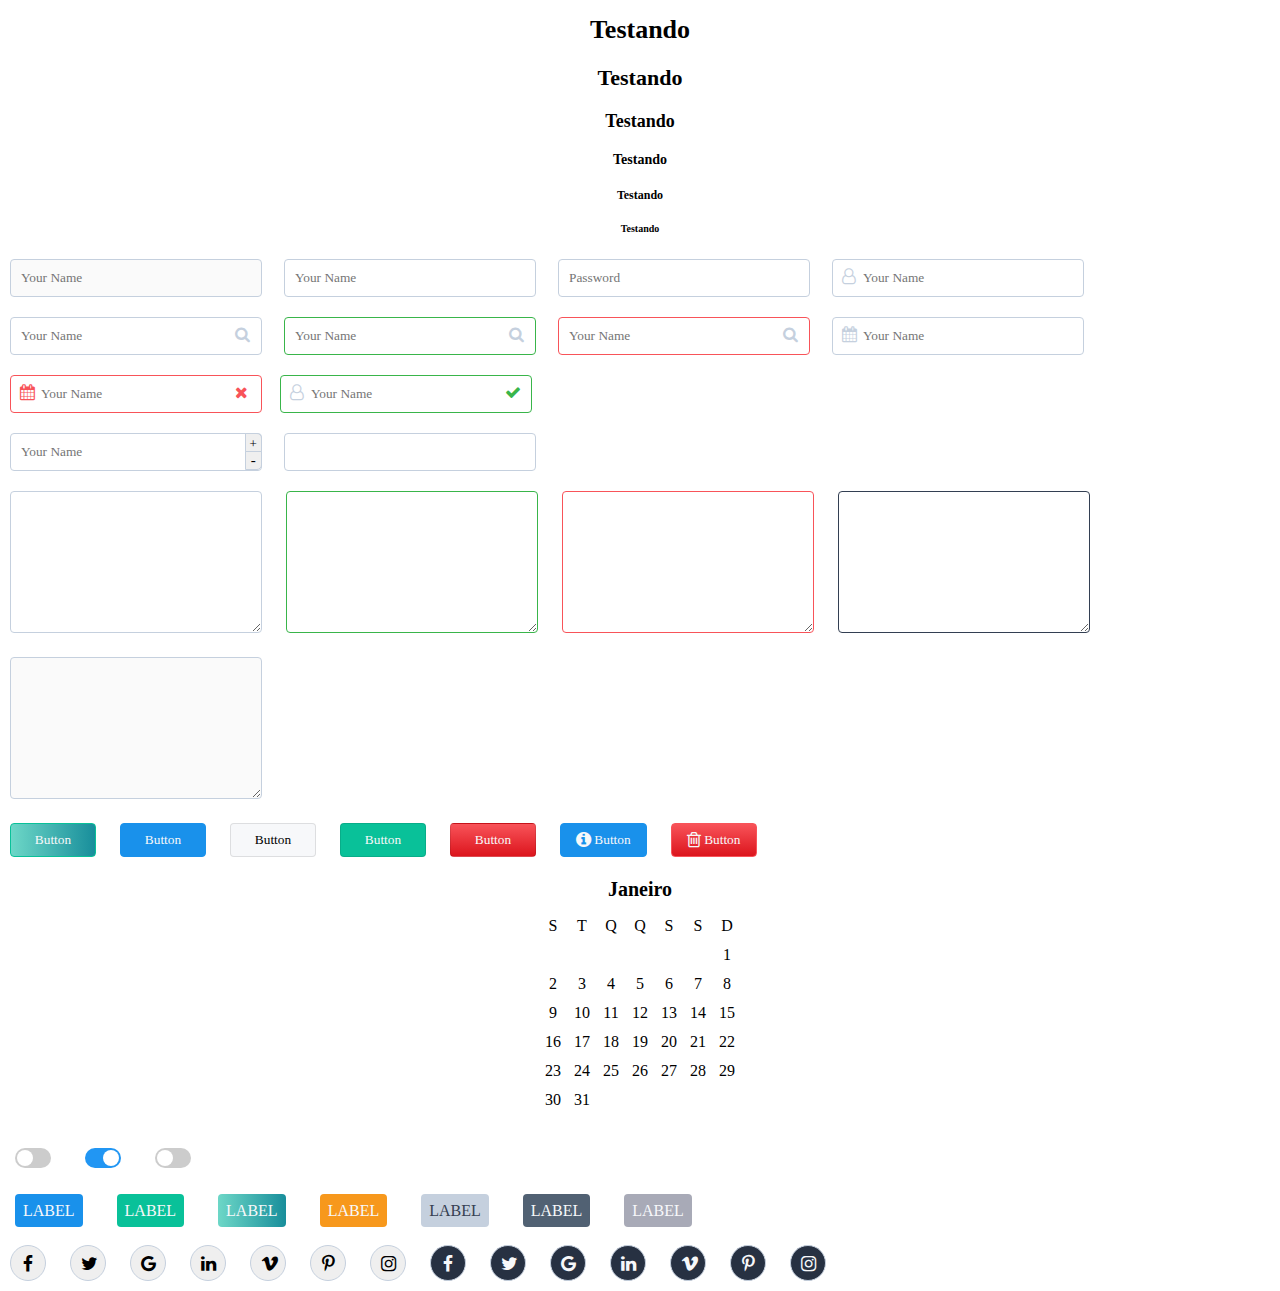
==== commit 1c31856c: "atualização" ====
--- a/index.html
+++ b/index.html
@@ -7,7 +7,10 @@
 	<link rel="stylesheet" type="text/css" href="frame-tipografia.css">
 	<link rel="stylesheet" type="text/css" href="frame-inputs.css">
 	<link rel="stylesheet" type="text/css" href="frame-button.css">
+	<link rel="stylesheet" type="text/css" href="frame-button-social.css">
 	<link rel="stylesheet" type="text/css" href="frame-calendario.css">
+	<link rel="stylesheet" type="text/css" href="frame-checkbox.css">
+	<link rel="stylesheet" type="text/css" href="frame-label.css">
 	<link rel="stylesheet" type="text/css" href="bower_components/font-awesome/css/font-awesome.css">
 </head>
 <body>
@@ -175,6 +178,71 @@
 	<br>
 
 
-	
+	<!-- Checkbox -->
+
+	<div class="in-button">
+		<label class="lb-box">
+			<input type="checkbox" class="in-box">
+			<span class="span-box"></span>
+		</label>
+	</div>
+	<div class="in-button">
+		<label class="lb-box">
+			<input type="checkbox" class="in-box" checked="true">
+			<span class="span-box"></span>
+		</label>
+	</div>
+	<div class="in-button">
+		<label class="lb-box">
+			<input type="checkbox" class="in-box" disabled="true">
+			<span class="span-box"></span>
+		</label>
+	</div>
+	<br>
+
+
+	<!-- label -->
+
+	<div class="lb-info">
+		<label class="lb back-blue">LABEL</label>
+	</div>
+	<div class="lb-info">
+		<label class="lb back-bluelight">LABEL</label>
+	</div>
+	<div class="lb-info">
+		<label class="lb back-blue-gradient">LABEL</label>
+	</div>
+	<div class="lb-info">
+		<label class="lb back-yellow">LABEL</label>
+	</div>
+	<div class="lb-info">
+		<label class="lb back-greylight">LABEL</label>
+	</div>
+	<div class="lb-info">
+		<label class="lb back-blacklight">LABEL</label>
+	</div>
+	<div class="lb-info">
+		<label class="lb back-blue-strong">LABEL</label>
+	</div>
+	<br>
+
+
+	<!-- button-social -->
+
+
+	<button class="btn-social b-grey"><i class="fa fa-facebook fa-lg"></i></button>
+	<button class="btn-social b-grey"><i class="fa fa-twitter fa-lg"></i></button>
+	<button class="btn-social b-grey"><i class="fa fa-google fa-lg"></i></button>
+	<button class="btn-social b-grey"><i class="fa fa-linkedin fa-lg"></i></button>
+	<button class="btn-social b-grey"><i class="fa fa-vimeo fa-lg"></i></button>
+	<button class="btn-social b-grey"><i class="fa fa-pinterest-p fa-lg"></i></button>
+	<button class="btn-social b-grey"><i class="fa fa-instagram fa-lg"></i></button>
+	<button class="btn-social b-grey back-blackstrong "><i class="fa fa-facebook fa-lg"></i></button>
+	<button class="btn-social b-grey back-blackstrong "><i class="fa fa-twitter fa-lg"></i></button>
+	<button class="btn-social b-grey back-blackstrong "><i class="fa fa-google fa-lg"></i></button>
+	<button class="btn-social b-grey back-blackstrong "><i class="fa fa-linkedin fa-lg"></i></button>
+	<button class="btn-social b-grey back-blackstrong "><i class="fa fa-vimeo fa-lg"></i></button>
+	<button class="btn-social b-grey back-blackstrong "><i class="fa fa-pinterest-p fa-lg"></i></button>
+	<button class="btn-social b-grey back-blackstrong "><i class="fa fa-instagram fa-lg"></i></button>
 </body>
 </html>--- a/frame-cores.css
+++ b/frame-cores.css
@@ -1,6 +1,7 @@
 *{
 	margin:0;
-	padding: 0; 
+	padding: 0;
+	font-family: Roboto;
 }
 .b-blue{
 	border:1px solid #1991EB;
@@ -78,6 +79,7 @@
 }
 .back-yellow{
 	background-color: #F7981C;
+	color: #F7F8FA;
 }
 .back-black{
 	background-color: #333F52;
@@ -96,4 +98,16 @@
 }
 .back-white{
 	background-color: #F7F8FA;
+}
+.back-greylight{
+	background-color: #c5d0de;
+	color: #354052;
+}
+.back-blacklight{
+	background-color: #516173;
+	color: #F7F8FA;
+}
+.back-blackstrong{
+	background-color: #273142;
+	color: #F7F8FA;
 }--- a/frame-inputs.css
+++ b/frame-inputs.css
@@ -46,7 +46,7 @@
 	top: 18px;
 	left: 234.5px;
 	font-size: 15px;
-	padding: 0.5px 5.2px;
+	padding: 0.01px 5.2px;
 	border-bottom-right-radius: 5px;
 	outline: none;
 	cursor: pointer;
--- a/frame-button-social.css
+++ b/frame-button-social.css
@@ -0,0 +1,8 @@
+.btn-social{
+	width: 36px;
+	height: 36px;
+	border-radius: 100px;
+	margin: 10px;
+	padding: 10px;
+	text-align: center;
+}--- a/frame-calendario.css
+++ b/frame-calendario.css
@@ -10,11 +10,7 @@
 }
 .dia, .dia-b{
 	border: 1px solid #fff;
-	padding: 10px;
+	width: 28px;
+	height: 28px;
 	text-align: center;
-	border-radius: 50%;
-}
-.dia:hover{
-	background-color: #1991EB;
-	transition: .50s ease-in-out;
 }--- a/frame-checkbox.css
+++ b/frame-checkbox.css
@@ -0,0 +1,45 @@
+.in-button{
+	margin: 10px;
+	padding: 5px;
+	display: inline-block;
+}
+.lb-box{
+	position: relative;
+	display: inline-block;
+	width: 36px;
+	height: 20px;
+}
+.lb-box .in-box{
+	display: none;
+}
+.span-box{
+	position: absolute;
+	cursor: pointer;
+	top: 0;
+	left: 0;
+	right: 0;
+	bottom: 0;
+	background-color: #ccc;
+	transition:.4s; 
+	border-radius:1000px;
+}
+.span-box:before {
+	border-radius:1000px;
+	position: absolute;
+	content: "";
+	height: 16px;
+	width: 16px;
+	left: 2px;
+	bottom: 2px;
+	background-color: #fff;
+	transition: .4s;
+}
+.in-box:checked + .span-box{
+	background-color: #2196F3;
+}
+.in-box:focus + .span-box{
+	box-shadow: 0 0 3px #2196F3;
+}
+.in-box:checked + .span-box:before{
+	transform: translateX(16px);
+}--- a/frame-label.css
+++ b/frame-label.css
@@ -0,0 +1,11 @@
+.lb-info{
+	margin: 10px;
+	padding: 5px;
+	display: inline-block;
+}
+.lb{
+	min-width: 46px;
+	padding: 8px;
+	border-radius: 4px;
+	text-align: center;
+}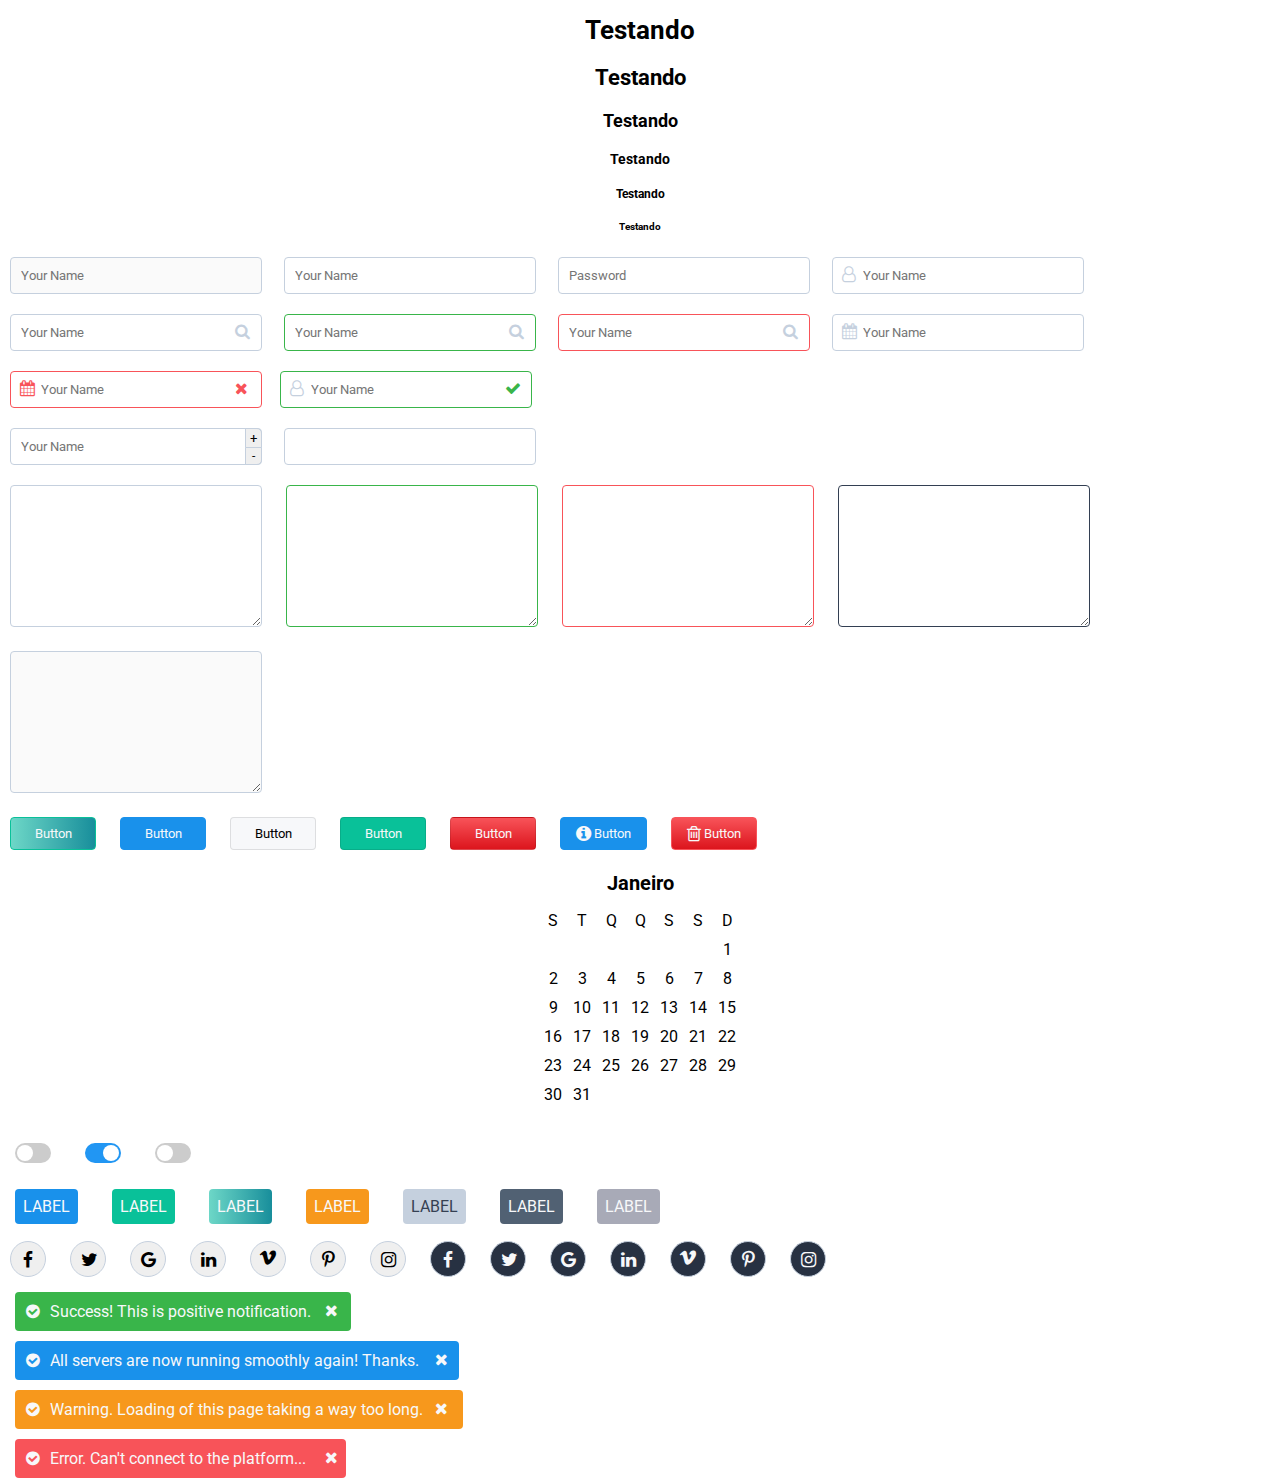
==== commit b6231440: "Termino do framework-atualizado V-0.0.1" ====
--- a/index.html
+++ b/index.html
@@ -11,7 +11,9 @@
 	<link rel="stylesheet" type="text/css" href="frame-calendario.css">
 	<link rel="stylesheet" type="text/css" href="frame-checkbox.css">
 	<link rel="stylesheet" type="text/css" href="frame-label.css">
+	<link rel="stylesheet" type="text/css" href="frame-notificacao.css">
 	<link rel="stylesheet" type="text/css" href="bower_components/font-awesome/css/font-awesome.css">
+	<link href="https://fonts.googleapis.com/css?family=Roboto" rel="stylesheet">
 </head>
 <body>
 
@@ -45,7 +47,7 @@
 	</div>
 	<div class="in-simples">
 		<i class="fa fa-search lupa c-grey"></i>
-		<input type="text" placeholder="Your Name" class="in-search b-green">
+		<input type="text" name="borde-green" placeholder="Your Name" class="in-search b-green">
 	</div>
 	<div class="in-simples">
 		<i class="fa fa-search lupa c-grey"></i>
@@ -62,7 +64,7 @@
 	</div><div class="in-simples">
 		<i class="fa fa-check confirma c-green"></i>
 		<i class="fa fa-user-o usuario c-grey"></i>
-		<input type="text" placeholder="Your Name" class="in-search-icon b-green">
+		<input type="text" name="borde-green" placeholder="Your Name" class="in-search-icon b-green">
 	</div>
 
 
@@ -234,15 +236,41 @@
 	<button class="btn-social b-grey"><i class="fa fa-twitter fa-lg"></i></button>
 	<button class="btn-social b-grey"><i class="fa fa-google fa-lg"></i></button>
 	<button class="btn-social b-grey"><i class="fa fa-linkedin fa-lg"></i></button>
-	<button class="btn-social b-grey"><i class="fa fa-vimeo fa-lg"></i></button>
+	<button class="btn-social b-grey"><i class="fa fa-vimeo fa-lg meio"></i></button>
 	<button class="btn-social b-grey"><i class="fa fa-pinterest-p fa-lg"></i></button>
 	<button class="btn-social b-grey"><i class="fa fa-instagram fa-lg"></i></button>
 	<button class="btn-social b-grey back-blackstrong "><i class="fa fa-facebook fa-lg"></i></button>
 	<button class="btn-social b-grey back-blackstrong "><i class="fa fa-twitter fa-lg"></i></button>
 	<button class="btn-social b-grey back-blackstrong "><i class="fa fa-google fa-lg"></i></button>
 	<button class="btn-social b-grey back-blackstrong "><i class="fa fa-linkedin fa-lg"></i></button>
-	<button class="btn-social b-grey back-blackstrong "><i class="fa fa-vimeo fa-lg"></i></button>
+	<button class="btn-social b-grey back-blackstrong "><i class="fa fa-vimeo fa-lg meio"></i></button>
 	<button class="btn-social b-grey back-blackstrong "><i class="fa fa-pinterest-p fa-lg"></i></button>
 	<button class="btn-social b-grey back-blackstrong "><i class="fa fa-instagram fa-lg"></i></button>
+	<br>
+
+
+	<!-- Notificação -->
+
+
+	<div class="in-notificacao">
+		<i class="fa fa-check-circle visto c-white"></i>
+		<i class="fa fa-times fecha  c-white"></i>
+		<label class="lb-notificacao back-green">Success! This is positive notification.</label>
+	</div><br>
+	<div class="in-notificacao">
+		<i class="fa fa-check-circle visto c-white"></i>
+		<i class="fa fa-times fecha-dois  c-white"></i>
+		<label class="lb-notificacao back-blue">All servers are now running smoothly again! Thanks.</label>
+	</div><br>
+	<div class="in-notificacao">
+		<i class="fa fa-check-circle visto c-white"></i>
+		<i class="fa fa-times fecha-dois  c-white"></i>
+		<label class="lb-notificacao back-yellow">Warning. Loading of this page taking a way too long.</label>
+	</div><br>
+	<div class="in-notificacao">
+		<i class="fa fa-check-circle visto c-white"></i>
+		<i class="fa fa-times fecha  c-white"></i>
+		<label class="lb-notificacao back-red">Error. Can't  connect to the platform...</label>
+	</div>
 </body>
 </html>--- a/frame-cores.css
+++ b/frame-cores.css
@@ -1,8 +1,3 @@
-*{
-	margin:0;
-	padding: 0;
-	font-family: Roboto;
-}
 .b-blue{
 	border:1px solid #1991EB;
 }
--- a/frame-tipografia.css
+++ b/frame-tipografia.css
@@ -1,3 +1,9 @@
+@import url('https://fonts.googleapis.com/css?family=Roboto');
+*{
+	margin:0;
+	padding: 0;
+	font-family: 'Roboto';
+}
 .h1-title{
 	font-size: 26px;
 	margin: 10px;
--- a/frame-inputs.css
+++ b/frame-inputs.css
@@ -10,8 +10,11 @@
 	border-radius: 4px;
 	outline: none;
 }
-.in-search[name="borde-red"]:focus{
+.in-search[name="borde-red"]:focus, .in-search-icon[name="borde-red"]:focus{
 	box-shadow: 0 0 3px 0 #ff0000;
+}
+.in-search[name="borde-green"]:focus, .in-search-icon[name="borde-green"]:focus{
+	box-shadow: 0 0 4px 0 #428500;
 }
 .in-search-icon{
 	padding: 10px 30px 10px 30px;
@@ -43,10 +46,10 @@
 }
 .anyless{
 	position: absolute;
-	top: 18px;
+	top: 19px;
 	left: 234.5px;
-	font-size: 15px;
-	padding: 0.01px 5.2px;
+	font-size: 12px;
+	padding: 1px 6px;
 	border-bottom-right-radius: 5px;
 	outline: none;
 	cursor: pointer;
--- a/frame-button-social.css
+++ b/frame-button-social.css
@@ -4,5 +4,13 @@
 	border-radius: 100px;
 	margin: 10px;
 	padding: 10px;
-	text-align: center;
+	cursor: pointer;
+	outline: none;
+	position: relative;
+	vertical-align: middle;
+}
+.meio{
+	position: absolute;
+	top: 10px;
+	left: 8px;
 }--- a/frame-notificacao.css
+++ b/frame-notificacao.css
@@ -0,0 +1,27 @@
+.in-notificacao{
+	margin: 10px;
+	padding: 5px;
+	display: inline-block;
+	position: relative;
+}
+.lb-notificacao{
+	padding:10px 40px 10px 35px;
+	height: 36px;
+	outline: none;
+	border-radius: 4px;
+}
+.visto{
+	position: absolute;
+	top: 6px;
+	left: 16px;
+}
+.fecha{
+	position: absolute;
+	top: 5px;
+	left:315px;
+}
+.fecha-dois{
+	position: absolute;
+	top: 5px;
+	left:425px;
+}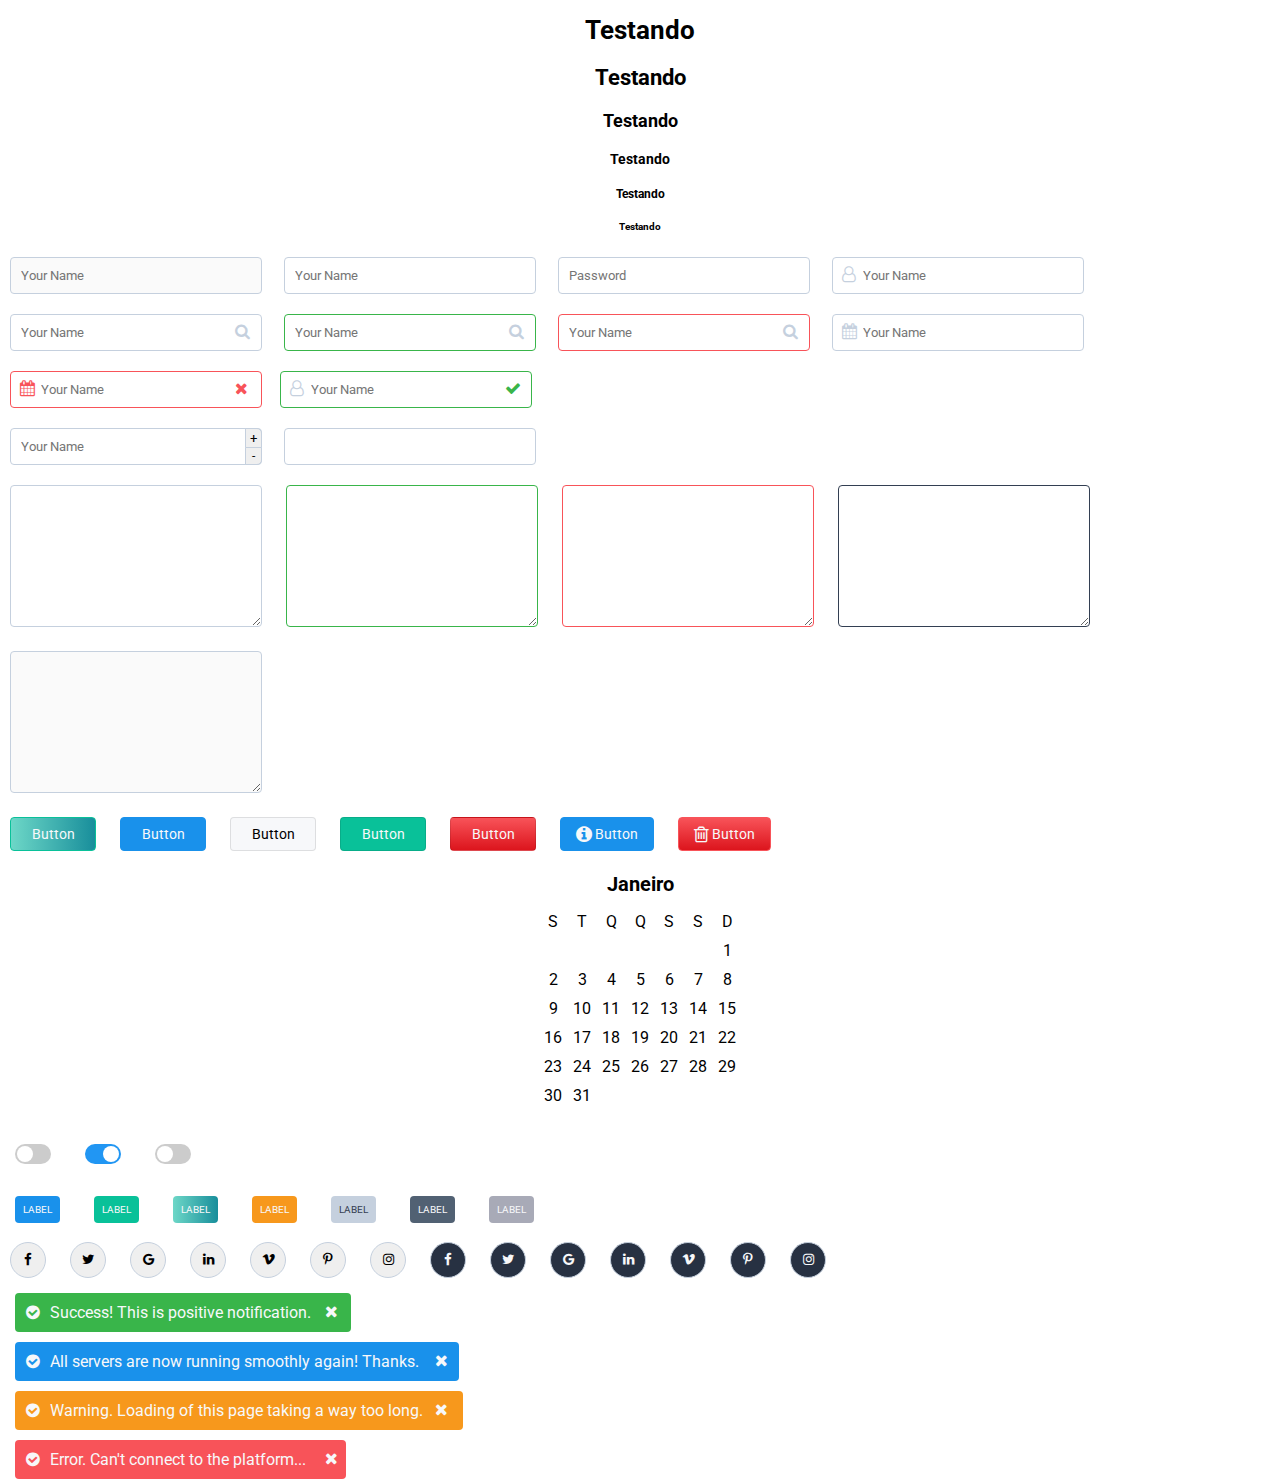
==== commit 6b6e673e: "atualização dos tamanhos" ====
--- a/index.html
+++ b/index.html
@@ -13,7 +13,7 @@
 	<link rel="stylesheet" type="text/css" href="frame-label.css">
 	<link rel="stylesheet" type="text/css" href="frame-notificacao.css">
 	<link rel="stylesheet" type="text/css" href="bower_components/font-awesome/css/font-awesome.css">
-	<link href="https://fonts.googleapis.com/css?family=Roboto" rel="stylesheet">
+	<link href="https://fonts.googleapis.com/css?family=Roboto" rel="styleshicones-social">
 </head>
 <body>
 
@@ -232,20 +232,20 @@
 	<!-- button-social -->
 
 
-	<button class="btn-social b-grey"><i class="fa fa-facebook fa-lg"></i></button>
-	<button class="btn-social b-grey"><i class="fa fa-twitter fa-lg"></i></button>
-	<button class="btn-social b-grey"><i class="fa fa-google fa-lg"></i></button>
-	<button class="btn-social b-grey"><i class="fa fa-linkedin fa-lg"></i></button>
-	<button class="btn-social b-grey"><i class="fa fa-vimeo fa-lg meio"></i></button>
-	<button class="btn-social b-grey"><i class="fa fa-pinterest-p fa-lg"></i></button>
-	<button class="btn-social b-grey"><i class="fa fa-instagram fa-lg"></i></button>
-	<button class="btn-social b-grey back-blackstrong "><i class="fa fa-facebook fa-lg"></i></button>
-	<button class="btn-social b-grey back-blackstrong "><i class="fa fa-twitter fa-lg"></i></button>
-	<button class="btn-social b-grey back-blackstrong "><i class="fa fa-google fa-lg"></i></button>
-	<button class="btn-social b-grey back-blackstrong "><i class="fa fa-linkedin fa-lg"></i></button>
-	<button class="btn-social b-grey back-blackstrong "><i class="fa fa-vimeo fa-lg meio"></i></button>
-	<button class="btn-social b-grey back-blackstrong "><i class="fa fa-pinterest-p fa-lg"></i></button>
-	<button class="btn-social b-grey back-blackstrong "><i class="fa fa-instagram fa-lg"></i></button>
+	<button class="btn-social b-grey"><i class="fa fa-facebook icones-social"></i></button>
+	<button class="btn-social b-grey"><i class="fa fa-twitter icones-social"></i></button>
+	<button class="btn-social b-grey"><i class="fa fa-google icones-social"></i></button>
+	<button class="btn-social b-grey"><i class="fa fa-linkedin icones-social"></i></button>
+	<button class="btn-social b-grey"><i class="fa fa-vimeo icones-social"></i></button>
+	<button class="btn-social b-grey"><i class="fa fa-pinterest-p icones-social"></i></button>
+	<button class="btn-social b-grey"><i class="fa fa-instagram icones-social"></i></button>
+	<button class="btn-social b-grey back-blackstrong "><i class="fa fa-facebook icones-social"></i></button>
+	<button class="btn-social b-grey back-blackstrong "><i class="fa fa-twitter icones-social"></i></button>
+	<button class="btn-social b-grey back-blackstrong "><i class="fa fa-google icones-social"></i></button>
+	<button class="btn-social b-grey back-blackstrong "><i class="fa fa-linkedin icones-social"></i></button>
+	<button class="btn-social b-grey back-blackstrong "><i class="fa fa-vimeo icones-social"></i></button>
+	<button class="btn-social b-grey back-blackstrong "><i class="fa fa-pinterest-p icones-social"></i></button>
+	<button class="btn-social b-grey back-blackstrong "><i class="fa fa-instagram icones-social"></i></button>
 	<br>
 
 
--- a/frame-button.css
+++ b/frame-button.css
@@ -7,4 +7,5 @@
 	outline: none;
 	cursor: pointer;
 	text-align: center;
+	font-size: 14px;
 }--- a/frame-button-social.css
+++ b/frame-button-social.css
@@ -6,11 +6,8 @@
 	padding: 10px;
 	cursor: pointer;
 	outline: none;
-	position: relative;
-	vertical-align: middle;
 }
-.meio{
-	position: absolute;
-	top: 10px;
-	left: 8px;
+.icones-social{
+	line-height: 0.60em;
+	vertical-align: 5%;
 }--- a/frame-label.css
+++ b/frame-label.css
@@ -4,6 +4,7 @@
 	display: inline-block;
 }
 .lb{
+	font-size: 10px;
 	min-width: 46px;
 	padding: 8px;
 	border-radius: 4px;
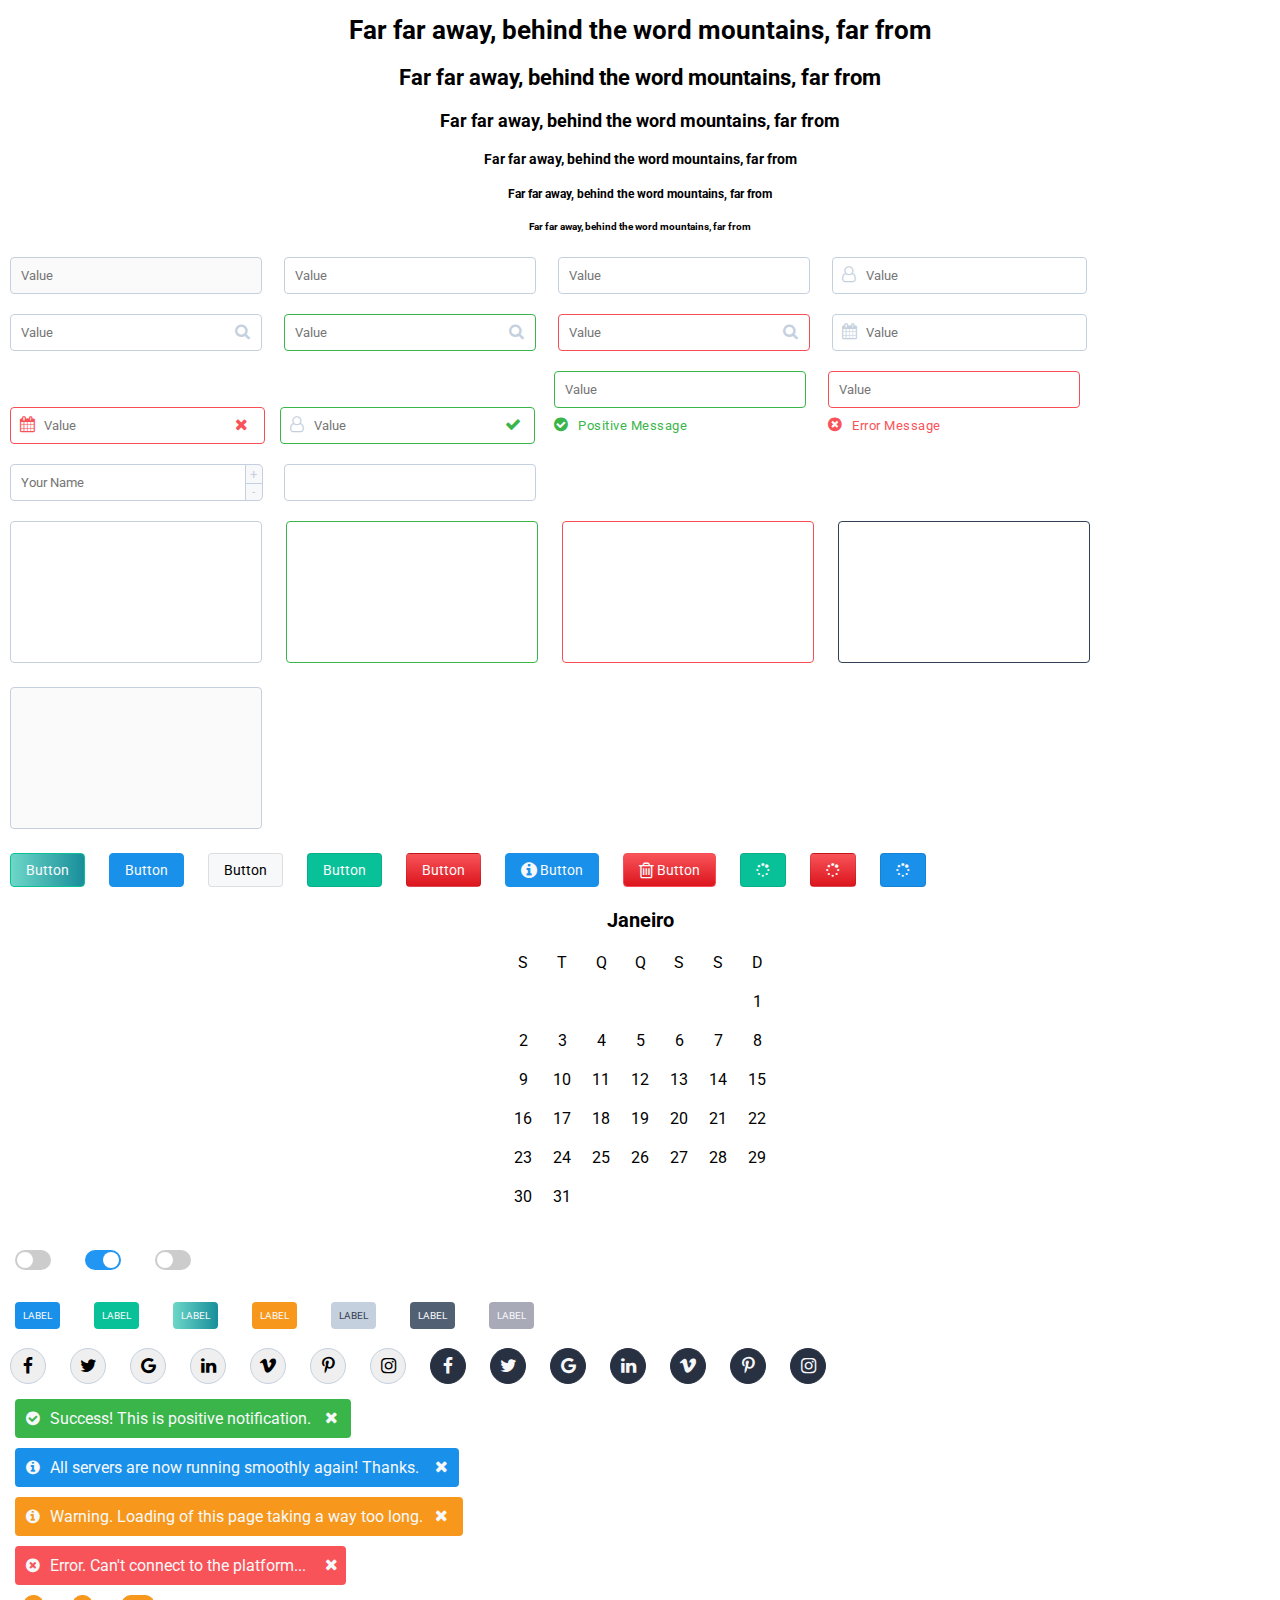
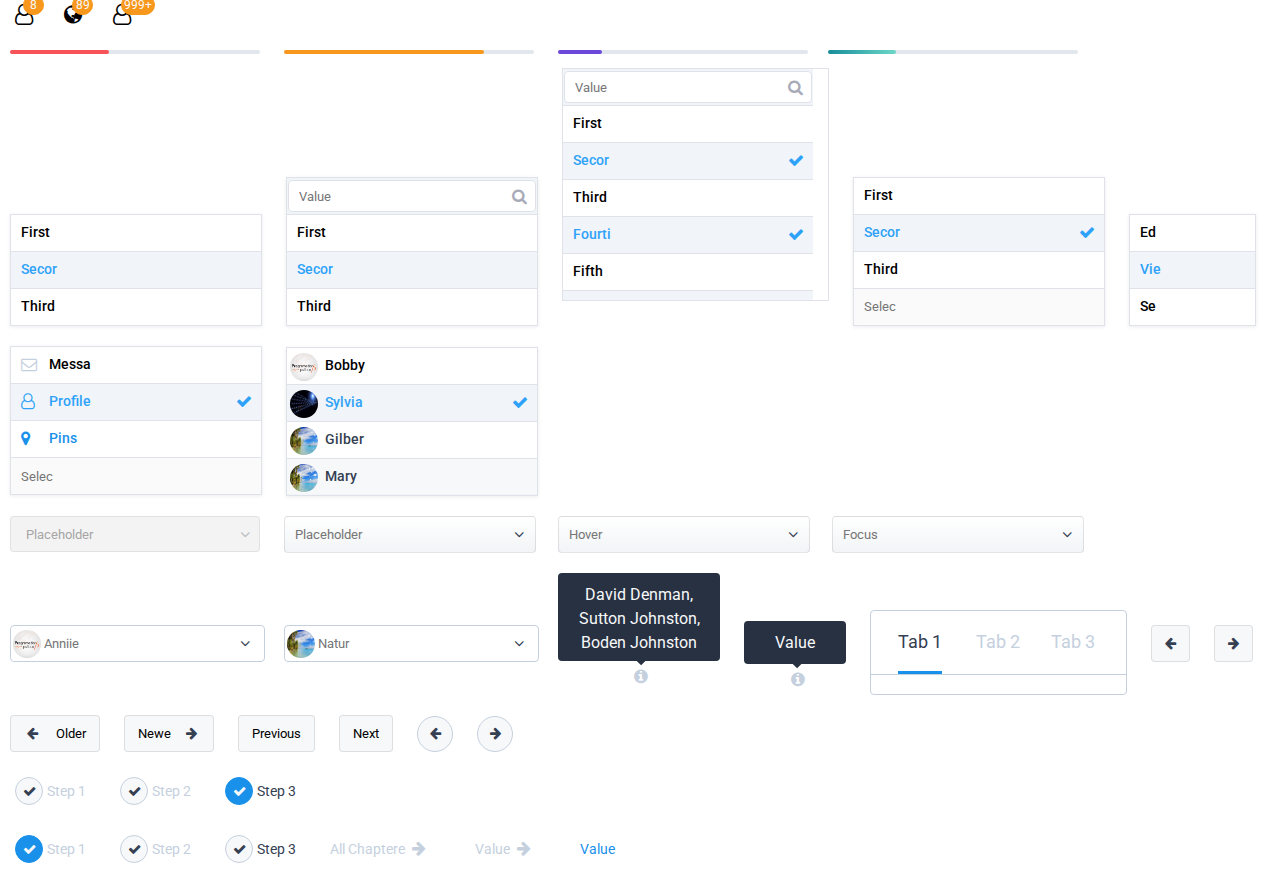
==== commit d9b54485: "atualizados" ====
--- a/index.html
+++ b/index.html
@@ -3,77 +3,102 @@
 <head>
 	<title>testando frame</title>
 	<meta charset="utf-8">
-	<link rel="stylesheet" type="text/css" href="frame-cores.css">
-	<link rel="stylesheet" type="text/css" href="frame-tipografia.css">
-	<link rel="stylesheet" type="text/css" href="frame-inputs.css">
-	<link rel="stylesheet" type="text/css" href="frame-button.css">
-	<link rel="stylesheet" type="text/css" href="frame-button-social.css">
-	<link rel="stylesheet" type="text/css" href="frame-calendario.css">
-	<link rel="stylesheet" type="text/css" href="frame-checkbox.css">
-	<link rel="stylesheet" type="text/css" href="frame-label.css">
-	<link rel="stylesheet" type="text/css" href="frame-notificacao.css">
+	<link rel="stylesheet" type="text/css" href="cores.css">
+	<link rel="stylesheet" type="text/css" href="tipografia.css">
+	<link rel="stylesheet" type="text/css" href="inputs.css">
+	<link rel="stylesheet" type="text/css" href="button.css">
+	<link rel="stylesheet" type="text/css" href="button-social.css">
+	<link rel="stylesheet" type="text/css" href="calendario.css">
+	<link rel="stylesheet" type="text/css" href="checkbox.css">
+	<link rel="stylesheet" type="text/css" href="label.css">
+	<link rel="stylesheet" type="text/css" href="simples-dropdown.css">
+	<link rel="stylesheet" type="text/css" href="notificacao.css">
+	<link rel="stylesheet" type="text/css" href="tabs.css">
+	<link rel="stylesheet" type="text/css" href="button-pass.css">
+	<link rel="stylesheet" type="text/css" href="balao-notificacao.css">
+	<link rel="stylesheet" type="text/css" href="progress.css"><link rel="stylesheet" type="text/css" href="select.css">
 	<link rel="stylesheet" type="text/css" href="bower_components/font-awesome/css/font-awesome.css">
 	<link href="https://fonts.googleapis.com/css?family=Roboto" rel="styleshicones-social">
 </head>
 <body>
 
+
+
 	<!-- Tipografia -->
 
-	<h1 class="h1-title align-center">Testando</h1>
-	<h2 class="h2-title align-center">Testando</h2>
-	<h3 class="h3-title align-center">Testando</h3>
-	<h4 class="h4-title align-center">Testando</h4>
-	<h5 class="h5-title align-center">Testando</h5>
-	<h6 class="h6-title align-center">Testando</h6>
+
+
+	<h1 class="h1-title align-center">Far far away, behind the word mountains, far from</h1>
+	<h2 class="h2-title align-center">Far far away, behind the word mountains, far from</h2>
+	<h3 class="h3-title align-center">Far far away, behind the word mountains, far from</h3>
+	<h4 class="h4-title align-center">Far far away, behind the word mountains, far from</h4>
+	<h5 class="h5-title align-center">Far far away, behind the word mountains, far from</h5>
+	<h6 class="h6-title align-center">Far far away, behind the word mountains, far from</h6>
+
+
 
 	<!-- Inputs -->
 
-	<div class="in-simples">
-		<input type="text" placeholder="Your Name" class="in-search b-grey" disabled="true">
-	</div>
-	<div class="in-simples">
-		<input type="text" placeholder="Your Name" class="in-search b-grey">
-	</div>
-	<div class="in-simples">
-		<input type="password" placeholder="Password" class="in-search b-grey">
+
+
+	<div class="in-simples">
+		<input type="text" placeholder="Value" class="in-search b-grey" disabled="true">
+	</div>
+	<div class="in-simples">
+		<input type="text" placeholder="Value" class="in-search b-grey">
+	</div>
+	<div class="in-simples">
+		<input type="Value" placeholder="Value" class="in-search b-grey">
 	</div>
 	<div class="in-simples">
 		<i class="fa fa-user-o usuario c-grey"></i>
-		<input type="text" placeholder="Your Name" class="in-search-icon b-grey">
+		<input type="text" placeholder="Value" class="in-search-icon b-grey">
 	</div>
 	<div class="in-simples">
 		<i class="fa fa-search lupa c-grey"></i>
-		<input type="text" placeholder="Your Name" class="in-search b-grey">
+		<input type="text" placeholder="Value" class="in-search b-grey">
 	</div>
 	<div class="in-simples">
 		<i class="fa fa-search lupa c-grey"></i>
-		<input type="text" name="borde-green" placeholder="Your Name" class="in-search b-green">
+		<input type="text" name="borde-green" placeholder="Value" class="in-search b-green">
 	</div>
 	<div class="in-simples">
 		<i class="fa fa-search lupa c-grey"></i>
-		<input type="text" name="borde-red" placeholder="Your Name" class="in-search b-red">
+		<input type="text" name="borde-red" placeholder="Value" class="in-search b-red">
 	</div>
 	<div class="in-simples">
 		<i class="fa fa-calendar data c-grey"></i>
-		<input type="text" placeholder="Your Name" class="in-search-icon b-grey">
+		<input type="text" placeholder="Value" class="in-search-icon b-grey">
 	</div>
 	<div class="in-simples">
 		<i class="fa fa-times excluir c-red"></i>
 		<i class="fa fa-calendar data c-red"></i>
-		<input type="text" name="borde-red" placeholder="Your Name" class="in-search-icon b-red">
+		<input type="text" name="borde-red" placeholder="Value" class="in-search-icon b-red">
 	</div><div class="in-simples">
 		<i class="fa fa-check confirma c-green"></i>
 		<i class="fa fa-user-o usuario c-grey"></i>
-		<input type="text" name="borde-green" placeholder="Your Name" class="in-search-icon b-green">
-	</div>
+		<input type="text" name="borde-green" placeholder="Value" class="in-search-icon b-green">
+	</div>
+	<div class="in-simples">
+		<input type="text" name="borde-green" placeholder="Value" class="in-search b-green">
+		<i class="fa fa-check-circle positivo c-green"></i><span class="fonte-pequena c-green">Positive Message</span>
+	</div>
+	<div class="in-simples">
+		<input type="text" name="borde-red" placeholder="Value" class="in-search b-red">
+		<i class="fa fa-times-circle positivo c-red"></i><span class="fonte-pequena c-red">Error Message</span>
+	</div>
+
+
 
 
 	<!-- labels -->
 
+
+
 	<br>
 	<div class="in-simples">
 		<input type="text" placeholder="Your Name" class="in-search b-grey">
-		<button class="more b-grey">+</button><button class="anyless b-grey">-</button>
+		<button class="more b-grey back-white c-grey">+</button><button class="anyless b-grey back-white c-grey">-</button>
 	</div>
 	<div class="in-simples">
 		<input type="text" class="in-search b-grey">
@@ -81,10 +106,14 @@
 	<br>
 
 
+
+
 	<!-- TextArea -->
 
 
-	<textarea class="text-area b-grey"></textarea>
+
+
+	<textarea wrap="off" class="text-area b-grey"></textarea>
 	<textarea class="text-area b-green"></textarea>
 	<textarea name="borde-red" class="text-area b-red"></textarea>
 	<textarea class="text-area b-black"></textarea>
@@ -92,7 +121,9 @@
 	<br>
 
 
+
 	<!-- Botão -->
+
 
 
 	<button class="btn back-blue-gradient b-bluelight">Button</button>
@@ -102,9 +133,16 @@
 	<button class="btn back-red-gradient b-white">Button</button>
 	<button class="btn back-blue b-blue"><i class="fa fa-info-circle fa-lg"></i> Button</button>
 	<button class="btn back-red-gradient b-red"><i class="fa fa-trash-o fa-lg"></i> Button</button>
+	<button class="btn back-bluelight b-white"><i class="fa fa-spinner"></i></button>
+	<button class="btn back-red-gradient b-white"><i class="fa fa-spinner"></i></button>
+	<button class="btn back-blue b-white"><i class="fa fa-spinner"></i></button>
+
+
 
 
 	<!-- Calendario -->
+
+
 
 
 	<table class="table-simples">
@@ -180,7 +218,12 @@
 	<br>
 
 
+
+
 	<!-- Checkbox -->
+
+
+
 
 	<div class="in-button">
 		<label class="lb-box">
@@ -203,7 +246,12 @@
 	<br>
 
 
+
+
 	<!-- label -->
+
+
+
 
 	<div class="lb-info">
 		<label class="lb back-blue">LABEL</label>
@@ -229,27 +277,63 @@
 	<br>
 
 
+
+
 	<!-- button-social -->
 
 
-	<button class="btn-social b-grey"><i class="fa fa-facebook icones-social"></i></button>
-	<button class="btn-social b-grey"><i class="fa fa-twitter icones-social"></i></button>
-	<button class="btn-social b-grey"><i class="fa fa-google icones-social"></i></button>
-	<button class="btn-social b-grey"><i class="fa fa-linkedin icones-social"></i></button>
-	<button class="btn-social b-grey"><i class="fa fa-vimeo icones-social"></i></button>
-	<button class="btn-social b-grey"><i class="fa fa-pinterest-p icones-social"></i></button>
-	<button class="btn-social b-grey"><i class="fa fa-instagram icones-social"></i></button>
-	<button class="btn-social b-grey back-blackstrong "><i class="fa fa-facebook icones-social"></i></button>
-	<button class="btn-social b-grey back-blackstrong "><i class="fa fa-twitter icones-social"></i></button>
-	<button class="btn-social b-grey back-blackstrong "><i class="fa fa-google icones-social"></i></button>
-	<button class="btn-social b-grey back-blackstrong "><i class="fa fa-linkedin icones-social"></i></button>
-	<button class="btn-social b-grey back-blackstrong "><i class="fa fa-vimeo icones-social"></i></button>
-	<button class="btn-social b-grey back-blackstrong "><i class="fa fa-pinterest-p icones-social"></i></button>
-	<button class="btn-social b-grey back-blackstrong "><i class="fa fa-instagram icones-social"></i></button>
-	<br>
+
+
+	<div class="btn-social-base">
+		<button class="btn-social b-grey"><i class="fa fa-facebook fa-lg icones-social"></i></button>	
+	</div>
+	<div class="btn-social-base">
+		<button class="btn-social b-grey"><i class="fa fa-twitter  fa-lg icones-social"></i></button>
+	</div>
+	<div class="btn-social-base">
+		<button class="btn-social b-grey"><i class="fa fa-google  fa-lg icones-social"></i></button>
+	</div>
+	<div class="btn-social-base">
+		<button class="btn-social b-grey"><i class="fa fa-linkedin  fa-lg icones-social"></i></button>
+	</div>
+	<div class="btn-social-base">
+		<button class="btn-social b-grey"><i class="fa fa-vimeo  fa-lg icones-social"></i></button>
+	</div>
+	<div class="btn-social-base">
+		<button class="btn-social b-grey"><i class="fa fa-pinterest-p  fa-lg icones-social"></i></button>
+	</div>
+	<div class="btn-social-base">
+		<button class="btn-social b-grey"><i class="fa fa-instagram fa-lg  icones-social"></i></button>
+	</div>
+	<div class="btn-social-base">
+		<button class="btn-social b-blackstrong back-blackstrong "><i class="fa fa-facebook  fa-lg icones-social"></i></button>
+	</div>
+	<div class="btn-social-base">
+		<button class="btn-social b-blackstrong back-blackstrong "><i class="fa fa-twitter fa-lg  icones-social"></i></button>
+	</div>
+	<div class="btn-social-base">
+		<button class="btn-social b-blackstrong back-blackstrong "><i class="fa fa-google fa-lg icones-social"></i></button>
+	</div>
+	<div class="btn-social-base">
+		<button class="btn-social b-blackstrong back-blackstrong "><i class="fa fa-linkedin fa-lg icones-social"></i></button>
+	</div>
+	<div class="btn-social-base">
+		<button class="btn-social b-blackstrong back-blackstrong "><i class="fa fa-vimeo fa-lg icones-social"></i></button>
+	</div>
+	<div class="btn-social-base">
+		<button class="btn-social b-blackstrong back-blackstrong "><i class="fa fa-pinterest-p fa-lg icones-social"></i></button>
+	</div>
+	<div class="btn-social-base">
+		<button class="btn-social b-blackstrong back-blackstrong "><i class="fa fa-instagram fa-lg icones-social"></i></button>
+	</div>
+	<br>
+
+
 
 
 	<!-- Notificação -->
+
+
 
 
 	<div class="in-notificacao">
@@ -258,19 +342,379 @@
 		<label class="lb-notificacao back-green">Success! This is positive notification.</label>
 	</div><br>
 	<div class="in-notificacao">
-		<i class="fa fa-check-circle visto c-white"></i>
+		<i class="fa fa-info-circle visto c-white"></i>
 		<i class="fa fa-times fecha-dois  c-white"></i>
 		<label class="lb-notificacao back-blue">All servers are now running smoothly again! Thanks.</label>
 	</div><br>
 	<div class="in-notificacao">
-		<i class="fa fa-check-circle visto c-white"></i>
+		<i class="fa fa-info-circle visto c-white"></i>
 		<i class="fa fa-times fecha-dois  c-white"></i>
 		<label class="lb-notificacao back-yellow">Warning. Loading of this page taking a way too long.</label>
 	</div><br>
 	<div class="in-notificacao">
-		<i class="fa fa-check-circle visto c-white"></i>
+		<i class="fa fa-times-circle visto c-white"></i>
 		<i class="fa fa-times fecha  c-white"></i>
 		<label class="lb-notificacao back-red">Error. Can't  connect to the platform...</label>
 	</div>
+	<br>
+	<div class="base-noti-icone">
+		<div class="noti-icone">
+			<i class="fa fa-user-o fa-lg"></i>
+			<span class="recado back-yellow b-yellow">8</span>
+		</div>
+	</div>
+	<div class="base-noti-icone">
+		<div class="noti-icone">
+			<i class="fa fa-globe fa-lg"></i>
+			<span class="recado back-yellow b-yellow">89</span>
+		</div>
+	</div>
+	<div class="base-noti-icone">
+		<div class="noti-icone">
+			<i class="fa fa-user-o fa-lg"></i>
+			<span class="recado back-yellow b-yellow">999+</span>
+		</div>
+	</div>
+	<br>
+	
+
+
+	<!-- Progreess -->
+
+
+	
+	<div class="base">
+		<div class="progress red p99"></div>
+	</div>
+	<div class="base">
+		<div class="progress yellow p200"></div>
+	</div>
+	<div class="base">
+		<div class="progress lilac p44"></div>
+	</div><div class="base">
+		<div class="progress blue-gradients p68"></div>
+	</div>
+	<br>
+	<div class="dropdown-base">
+		<div class="dropdown-cont">
+			<p class="drop-paragrafo">First</p>
+		</div>
+		<div class="dropdown-cont">
+			<p class="drop-paragrafo">Secor</p>
+		</div>
+		<div class="dropdown-cont">
+			<p class="drop-paragrafo">Third</p>
+		</div>
+	</div>
+	<div class="dropdown-base-in">
+		<div class="dropdown-cont-in">
+			<input type="text" placeholder="Value" class="drop-in">
+			<i class="fa fa-search deter"></i>
+		</div>
+		<div class="dropdown-cont-in">
+			<p class="drop-paragrafo">First</p>
+		</div>
+		<div class="dropdown-cont-in">
+			<p class="drop-paragrafo">Secor</p>
+		</div>
+		<div class="dropdown-cont-in">
+			<p class="drop-paragrafo">Third</p>
+		</div>
+	</div>
+	<div class="base-scroll">
+		<div class="dropdown-cont-in">
+			<input type="text" placeholder="Value" class="drop-in">
+			<i class="fa fa-search deter"></i>
+		</div>
+		<div class="dropdown-cont-in">
+			<p class="drop-paragrafo">First</p>
+		</div>
+		<div class="dropdown-cont-in">
+			<p class="drop-paragrafo">Secor</p>
+			<i class="fa fa-check confirma"></i>
+		</div>
+		<div class="dropdown-cont-in">
+			<p class="drop-paragrafo">Third</p>
+		</div>
+		<div class="dropdown-cont-in">
+			<p class="drop-paragrafo">Fourti</p>
+			<i class="fa fa-check confirma"></i>
+		</div>
+		<div class="dropdown-cont-in">
+			<p class="drop-paragrafo">Fifth</p>
+		</div>
+		<div class="dropdown-cont-in">
+			<p class="drop-paragrafo">First</p>
+			<i class="fa fa-check confirma"></i>
+		</div>
+		<div class="dropdown-cont-in">
+			<p class="drop-paragrafo">Secor</p>
+		</div>
+		<div class="dropdown-cont-in">
+			<p class="drop-paragrafo">Third</p>
+			<i class="fa fa-check confirma"></i>
+		</div>
+		<div class="dropdown-cont-in">
+			<p class="drop-paragrafo">Fifth</p>
+		</div>
+		<div class="dropdown-cont-in">
+			<p class="drop-paragrafo">Secor</p>
+			<i class="fa fa-check confirma"></i>
+		</div>
+	</div>
+	<div class="dropdown-base-in">
+		<div class="dropdown-cont">
+			<p class="drop-paragrafo">First</p>
+		</div>
+		<div class="dropdown-cont">
+			<p class="drop-paragrafo">Secor</p>
+			<i class="fa fa-check confirma"></i>
+		</div>
+		<div class="dropdown-cont">
+			<p class="drop-paragrafo">Third</p>
+		</div>
+		<input type="text" placeholder="Selec" disabled="true" class="des-in">
+	</div>
+	<div class="dropdown-base dropdown-cont-anyless">
+		<div class="dropdown-cont dropdown-cont-anyless">
+			<p class="drop-paragrafo">Ed</p>
+		</div>
+		<div class="dropdown-cont dropdown-cont-anyless">
+			<p class="drop-paragrafo">Vie</p>
+		</div>
+		<div class="dropdown-cont dropdown-cont-anyless">
+			<p class="drop-paragrafo">Se</p>
+		</div>
+	</div>
+	<div class="dropdown-base-in">
+		<div class="dropdown-cont">
+			<i class="fa fa-envelope-o usuario c-grey"></i>
+			<p class="drop-paragrafo a38">Messa</p>
+		</div>
+		<div class="dropdown-cont">
+			<i class="fa fa-user-o usuario"></i>
+			<p class="drop-paragrafo a38">Profile</p>
+			<i class="fa fa-check confirma"></i>
+		</div>
+		<div class="dropdown-cont">
+			<i class="fa fa-map-marker usuario c-blue"></i>
+			<p class="drop-paragrafo a38 c-blue">Pins</p>
+		</div>
+		<input type="text" placeholder="Selec" disabled="true" class="des-in">
+	</div>
+	<div class="dropdown-base-in">
+		<div class="dropdown-cont">
+			<img class="in-img" src="img/download.jpeg">
+			<p class="drop-paragrafo a38">Bobby</p>
+		</div>
+		<div class="dropdown-cont">
+			<img class="in-img" src="img/images.jpeg">
+			<p class="drop-paragrafo a38">Sylvia</p>
+			<i class="fa fa-check confirma"></i>
+		</div>
+		<div class="dropdown-cont">
+			<img class="in-img" src="img/paisagem.jpg">
+			<p class="drop-paragrafo a38 c-black">Gilber</p>
+		</div>
+		<div class="dropdown-cont">
+			<img class="in-img" src="img/paisagem1.jpg">
+			<p class="drop-paragrafo a38 c-black back-white">Mary</p>
+		</div>
+	</div>
+	<br>
+
+
+
+
+
+	<!-- select -->
+
+
+
+
+
+	<div class="select-base">
+		<i class="fa fa-angle-down seta-baixo c-black"></i>
+		<select class="select-acao p250" disabled="true">
+			<option value="Placeholder">Placeholder</option>
+		</select>
+	</div>
+	<div class="in-simples">
+		<i class="fa fa-angle-down seta-baixo c-black"></i>
+		<input type="text" placeholder="Placeholder" class="in-search b-black-rgba back-white-gradient">
+	</div>
+	<div class="in-simples">
+		<i class="fa fa-angle-down seta-baixo c-black"></i>
+		<input type="text" placeholder="Hover" class="in-search b-black-rgba back-white-gradient">
+	</div>
+	<div class="in-simples">
+		<i class="fa fa-angle-down seta-baixo c-black"></i>
+		<input type="text" name="border-blue" placeholder="Focus" class="in-search b-black-rgba back-white-gradient">
+	</div>
+	<div class="in-simples">
+		<img class="in-img" src="img/download.jpeg">
+		<input type="text" placeholder="Anniie" class="in-search-icon b-grey">
+		<i class="fa fa-angle-down seta-baixo c-black"></i>
+	</div>
+	<div class="in-simples">
+		<img class="in-img" src="img/paisagem.jpg">
+		<input type="text" placeholder="Natur" class="in-search-icon b-grey">
+		<i class="fa fa-angle-down seta-baixo c-black"></i>
+	</div>
+
+
+
+
+	<!-- balao-notificação -->
+
+
+
+
+	<div class="base-inicial">
+		<div class="base-balao">
+			<p class="c-white">David Denman, Sutton Johnston, Boden Johnston</p>
+		</div>
+		<i class="fa fa-info-circle noti-balao c-grey"></i>
+	</div>
+	<div class="base-inicial">
+		<div class="base-balaozinho">
+			<p class="c-white">Value</p>
+		</div>
+		<i class="fa fa-info-circle noti-balaozinho c-grey"></i>
+	</div>
+
+
+
+
+	
+
+	<!-- Tabs -->
+
+
+
+	<div class="base-tabs back-white-white b-grey">
+		<div class="base-tabs-all">
+			<div class="tab-1 c-greylight">Tab 1</div>
+			<div class="tab-2 c-grey">Tab 2</div>
+			<div class="tab-3 c-grey">Tab 3</div>
+		</div>
+	</div>
+
+
+
+
+
+	<!-- Bota-pass -->
+
+
+
+
+
+	<div class="btn-pass-base">
+		<button class="btn-pass back-white">
+			<i class="fa fa-arrow-left  c-greylight"></i>
+		</button>
+	</div>
+	<div class="btn-pass-base">
+		<button class="btn-pass back-white">
+			<i class="fa fa-arrow-right c-greylight"></i>
+		</button>
+	</div>
+	<div class="btn-pass-base p103">
+		<button class="btn-pass back-white">
+			<i class="fa fa-arrow-left c-greylight seta-espaco-right"></i>
+			Older
+		</button>
+	</div>
+	<div class="btn-pass-base ">
+		<button class="btn-pass back-white p103">
+			Newe<i class="fa fa-arrow-right c-greylight seta-espaco-left"></i>
+		</button>
+	</div>
+	<div class="btn-pass-base">
+		<button class="btn-pass back-white">
+			Previous
+		</button>
+	</div>
+	<div class="btn-pass-base">
+		<button class="btn-pass back-white">
+			Next
+		</button>
+	</div>
+	<div class="btn-pass-base">
+		<button class="btn-pass-rounds b-grey back-white">
+			<i class="fa fa-arrow-left c-greylight"></i>
+		</button>
+	</div>
+	<div class="btn-pass-base">
+		<button class="btn-pass-rounds b-grey back-white">
+			<i class="fa fa-arrow-right c-greylight"></i>
+		</button>
+	</div>
+	<br>
+
+
+
+
+	<!-- Simples dropdown breadcrumb -->
+
+
+
+
+
+	<div class="base-simples">
+		<button class="bread b-grey back-white c-greylight">
+			<i class="fa fa-check"></i>
+		</button>
+		<label class="c-grey paragrafo">Step 1</label>
+	</div>
+	<div class="base-simples">
+		<button class="bread b-grey back-white c-greylight">
+			<i class="fa fa-check"></i>
+		</button>
+		<label class="c-grey paragrafo">Step 2</label>
+	</div>
+	<div class="base-simples">
+		<button class="bread b-blue back-blue c-greylight">
+			<i class="fa fa-check"></i>
+		</button>
+		<label class="c-greylight paragrafo">Step 3</label>
+	</div>
+	<br>
+	<div class="base-simples">
+		<button class="bread b-blue back-blue c-greylight">
+			<i class="fa fa-check"></i>
+		</button>
+		<label class="c-grey paragrafo">Step 1</label>
+	</div>
+	<div class="base-simples">
+		<button class="bread b-grey back-white c-greylight">
+			<i class="fa fa-check"></i>
+		</button>
+		<label class="c-grey paragrafo">Step 2</label>
+	</div>
+	<div class="base-simples">
+		<button class="bread b-grey back-white c-greylight">
+			<i class="fa fa-check"></i>
+		</button>
+		<label class="c-greylight paragrafo">Step 3</label>
+	</div>
+	<div class="base-simples">
+		<div class="base-value">
+			<label class="paragrafo c-grey">All Chaptere</label> 
+			<i class="fa fa-arrow-right seta-espaco-right c-grey"></i>
+		</div>
+	</div>
+	<div class="base-simples">
+		<div class="base-value">
+			<label class="paragrafo c-grey">Value</label> 
+			<i class="fa fa-arrow-right seta-espaco-right c-grey"></i>
+		</div>
+	</div>
+	<div class="base-simples">
+		<div class="base-value">
+			<label class="paragrafo c-blue">Value</label>
+		</div>
+	</div>
 </body>
 </html>--- a/cores.css
+++ b/cores.css
@@ -0,0 +1,123 @@
+.b-blue{
+	border:1px solid #1991EB;
+}
+.b-bluelight{
+	border:1px solid #09C199;
+}
+.b-blue-strong{
+	border:1px solid #A8AAB7;
+}
+.b-yellow{
+	border:1px solid #F7981C;
+}
+.b-black{
+	border:1px solid #333F52;
+}
+.b-black-rgba{
+	border: 1px solid rgba(0,0,0,0.1);
+}
+.b-grey{
+	border:1px solid #C5D0DE;
+}
+.b-red{
+	border:1px solid #F64E54;
+}
+.b-green{
+	border:1px solid #39B54A;
+}
+.b-white{
+	border:1px solid rgba(0,0,0,0.1);
+}
+.b-blackstrong{
+	border:1px solid #273142;
+}
+.c-white{
+	color: #F7F8FA;
+}
+.c-blue{
+	color:#1991EB;
+}
+.c-bluelight{
+	color: #09C199;
+}
+.c-blue-strong{
+	color: #A8AAB7;
+}
+.c-yellow{
+	color:#F7981C;
+}
+.c-black{
+	color: #333F52;
+}
+.c-grey{
+	color:#C5D0DE;
+}
+.c-red{
+	color: #F85359;
+}
+.c-green{
+	color: #39B54A;
+}
+.c-greylight{
+	color: #354052;
+}
+.back-blue-gradient{
+	background-image: linear-gradient(to left, #188e9b, #6dd7c7);
+	color:#F7F8FA;
+}
+.back-red-gradient{
+	background-image:linear-gradient(to bottom,#f85359,#dc151d);
+	color: #F7F8FA;
+}
+.back-white-gradient{
+	background-image: linear-gradient(to top, #f2f4f7, #ffffff);
+}
+.back-blue{
+	background-color: #1991EB;
+	color: #F7F8FA;
+}
+.back-bluelight{
+	background-color: #09C199;
+	color: #F7F8FA;
+}
+.back-blue-strong{
+	background-color: #A8AAB7;
+	color: #F7F8FA;
+}
+.back-yellow{
+	background-color: #F7981C;
+	color: #F7F8FA;
+}
+.back-black{
+	background-color: #333F52;
+	color: #F7F8FA;
+}
+.back-grey{
+	background-color: #C5D0DE;
+}
+.back-red{
+	background-color: #F85359;
+	color: #F7F8FA;
+}
+.back-green{
+	background-color: #39B54A;
+	color: #F7F8FA;
+}
+.back-white-white{
+	background-color: #fff;
+}
+.back-white{
+	background-color: #F7F8FA;
+}
+.back-greylight{
+	background-color: #c5d0de;
+	color: #354052;
+}
+.back-blacklight{
+	background-color: #516173;
+	color: #F7F8FA;
+}
+.back-blackstrong{
+	background-color: #273142;
+	color: #F7F8FA;
+}--- a/tipografia.css
+++ b/tipografia.css
@@ -0,0 +1,54 @@
+@import url('https://fonts.googleapis.com/css?family=Roboto');
+*{
+	margin:0;
+	padding: 0;
+	font-family: 'Roboto';
+}
+.h1-title{
+	font-size: 26px;
+	margin: 10px;
+	padding: 5px;
+}
+.h2-title{
+	font-size: 22px;
+	margin: 10px;
+	padding: 5px;
+}
+.h3-title{
+	font-size: 18px;
+	margin: 10px;
+	padding: 5px;
+}
+.h4-title{
+	font-size: 14px;
+	margin: 10px;
+	padding: 5px;
+}
+.h5-title{
+	font-size: 12px;
+	margin: 10px;
+	padding: 5px;
+}
+.h6-title{
+	font-size: 10px;
+	margin: 10px;
+	padding: 5px;
+}
+.paragrafo{
+	font-size: 14px;
+}
+.align-center{
+	text-align: center;
+}
+.align-right{
+	text-align: right;
+}
+.align-left{
+	text-align: left;
+}
+.floa-right{
+	float: right;
+}
+.floa-left{
+	float: left;
+}--- a/inputs.css
+++ b/inputs.css
@@ -0,0 +1,77 @@
+.in-simples{
+	width: 250px;
+	display: inline-block;
+	margin: 10px;
+	position: relative;
+}
+.in-search{
+	padding: 10px 30px 10px 10px;
+	width: 210px;
+	border-radius: 4px;
+	outline: none;
+}
+.in-search[name="borde-red"]:focus, .in-search-icon[name="borde-red"]:focus{
+	box-shadow: 0 0 3px 0 #ff0000;
+}
+.in-search[name="borde-green"]:focus, .in-search-icon[name="borde-green"]:focus{
+	box-shadow: 0 0 4px 0 #428500;
+}
+.in-search-icon{
+	padding: 10px 30px 10px 33px;
+	width: 190px;
+	border-radius: 4px;
+	outline: none;
+}
+.lupa, .excluir, .confirma{
+	position: absolute;
+	top: 9.2px;
+	left:225px;
+	cursor: pointer;
+}
+.data, .usuario{
+	position: absolute;
+	top: 9.2px;
+	left:10px;
+	cursor: pointer;
+}
+.more{
+	position: absolute;
+	top: 0;
+	left: 234.5px;
+	font-size: 13px;
+	padding: 1.5px 4.6px;
+	border-top-right-radius: 5px;
+	outline: none;
+	cursor: pointer;
+}
+.anyless{
+	position: absolute;
+	top: 19px;
+	left: 234.5px;
+	font-size: 12px;
+	padding: 1.2px 6.6px;
+	border-bottom-right-radius: 5px;
+	outline: none;
+	cursor: pointer;
+}
+.more:active, .anyless:active{
+	color: #fff;
+}
+.text-area{
+	width: 240px;
+	height: 130px;
+	margin: 10px;
+	padding: 5px;
+	border-radius: 4px;
+	outline: none;
+	resize: none;
+	overflow: auto;
+}
+.fonte-pequena{
+	font-size: 13px;
+	padding-left: 10px;
+	letter-spacing: 0.5px;
+}
+.positivo{
+	padding-top: 8px;
+}--- a/button.css
+++ b/button.css
@@ -0,0 +1,11 @@
+.btn{
+	margin: 10px;
+	padding: 8px 15px;
+	min-width: 46px;
+	display: inline-block;
+	border-radius: 4px;
+	outline: none;
+	cursor: pointer;
+	text-align: center;
+	font-size: 14px;
+}--- a/button-social.css
+++ b/button-social.css
@@ -0,0 +1,17 @@
+.btn-social-base{
+	width: 36px;
+	height: 36px;
+	margin: 10px;
+	display: inline-block;
+	position: relative;
+	border-radius: 1000px:
+}
+.btn-social{
+	width: 36px;
+	height: 36px;
+	border-radius: 100px;
+	outline:none; 
+}
+.icones-social{
+	text-align: center;
+}--- a/calendario.css
+++ b/calendario.css
@@ -0,0 +1,17 @@
+.table-simples{
+	border:1px solid #C5D0DE;
+	border-collapse: collapse;
+	margin: 0 auto;
+}
+.mes{
+	border: 1px solid #fff;
+	padding: 10px;
+	font-size: 20px;
+}
+.dia, .dia-b{
+	border: 1px solid #fff;
+	width: 28px;
+	height: 28px;
+	padding: 5px;
+	text-align: center;
+}--- a/checkbox.css
+++ b/checkbox.css
@@ -0,0 +1,45 @@
+.in-button{
+	margin: 10px;
+	padding: 5px;
+	display: inline-block;
+}
+.lb-box{
+	position: relative;
+	display: inline-block;
+	width: 36px;
+	height: 20px;
+}
+.lb-box .in-box{
+	display: none;
+}
+.span-box{
+	position: absolute;
+	cursor: pointer;
+	top: 0;
+	left: 0;
+	right: 0;
+	bottom: 0;
+	background-color: #ccc;
+	transition:.4s; 
+	border-radius:1000px;
+}
+.span-box:before {
+	border-radius:1000px;
+	position: absolute;
+	content: "";
+	height: 16px;
+	width: 16px;
+	left: 2px;
+	bottom: 2px;
+	background-color: #fff;
+	transition: .4s;
+}
+.in-box:checked + .span-box{
+	background-color: #2196F3;
+}
+.in-box:focus + .span-box{
+	box-shadow: 0 0 3px #2196F3;
+}
+.in-box:checked + .span-box:before{
+	transform: translateX(16px);
+}--- a/label.css
+++ b/label.css
@@ -0,0 +1,12 @@
+.lb-info{
+	margin: 10px;
+	padding: 5px;
+	display: inline-block;
+}
+.lb{
+	font-size: 10px;
+	min-width: 46px;
+	padding: 8px;
+	border-radius: 4px;
+	text-align: center;
+}--- a/simples-dropdown.css
+++ b/simples-dropdown.css
@@ -0,0 +1,15 @@
+.base-simples{
+	margin: 10px;
+	display: inline-block;
+	padding: 5px;
+}
+.bread{
+	padding: 5px;
+	width: 28px;
+	height: 28px;
+	border-radius: 1000px;
+}
+.base-value{
+	min-width: 43px;
+	height: 19px;
+}--- a/notificacao.css
+++ b/notificacao.css
@@ -0,0 +1,47 @@
+.in-notificacao{
+	margin: 10px;
+	padding: 5px;
+	display: inline-block;
+	position: relative;
+}
+.lb-notificacao{
+	padding:10px 40px 10px 35px;
+	height: 36px;
+	outline: none;
+	border-radius: 4px;
+}
+.visto{
+	position: absolute;
+	top: 6px;
+	left: 16px;
+}
+.fecha{
+	position: absolute;
+	top: 5px;
+	left:315px;
+	cursor: pointer;
+}
+.fecha-dois{
+	position: absolute;
+	top: 5px;
+	left:425px;
+	cursor: pointer;
+}
+.base-noti-icone{
+	position: relative;
+	width: 15px;
+	margin: 10px;
+	display: inline-block;
+	padding:5px; 
+}
+.recado{
+	position: absolute;
+	content: '';
+	text-align: center;
+	min-width: 15px;
+	top: -5px;
+	left: 13px;
+	border-radius: 1000px;
+	padding:2px; 
+	font-size: 12px;
+}--- a/tabs.css
+++ b/tabs.css
@@ -0,0 +1,24 @@
+.base-tabs{
+	width: 255px;
+	height: 83px;
+	border-radius: 4px;
+	display: inline-block;
+	margin: 10px;
+}
+.base-tabs-all{
+	width: 100%;
+	height: 75%;
+	border-bottom: 1px solid #C5D0DE;
+}
+.tab-1{
+	border-bottom: 3px solid #1991eb;
+}
+.tab-1, .tab-2,.tab-3{
+	display: inline-block;
+	margin-left: 30px;
+	padding: 19.2px 0;
+	font-size: 18px;
+}
+.tab-1,.tab-3{
+	margin-left: 27px;
+}--- a/button-pass.css
+++ b/button-pass.css
@@ -0,0 +1,27 @@
+.btn-pass-base{
+	min-width: 36px;
+	min-height: 36px;
+	display: inline-block;
+	margin: 10px;
+}
+.btn-pass{
+	outline: none;
+	border-radius: 4px;
+	border: solid 1px rgba(0, 0, 0, 0.1);
+	text-align: center;
+	padding:10px 13px;
+	cursor: pointer;
+}
+.seta-espaco-right{
+	padding-right:15px;
+	padding-left: 3px;
+}
+.seta-espaco-left{
+	padding-left:15px;
+	padding-right:3px;
+}
+.btn-pass-rounds{
+	width: 36px;
+	height: 36px;
+	border-radius: 50%;
+}--- a/balao-notificacao.css
+++ b/balao-notificacao.css
@@ -0,0 +1,55 @@
+.base-inicial{
+	display: inline-block;
+	margin:10px;
+	position: relative;
+}
+.base-balao{
+	padding: 10px;
+	width: 142px;
+	height: 68px;
+	position: relative;
+	background-color: #273142;
+	border-radius: 4px;
+	text-align: center;
+	line-height: 1.5;
+}
+.base-balao:before{
+	content: '';
+	position: absolute;
+	width: 12px;
+	height: 6px;
+	top: 83px;
+	left:75px;
+	background-color: #273142;
+	-webkit-transform:rotate(45deg);
+}
+.noti-balao{
+	position: absolute;
+	top: 95px;
+	left: 76px;
+}
+.base-balaozinho{
+	padding: 10px;
+	width: 82px;
+	height:23px;
+	position: relative;
+	background-color: #273142;
+	border-radius: 4px;
+	text-align: center;
+	line-height: 1.5;
+}
+.base-balaozinho:before{
+	content: '';
+	position: absolute;
+	width: 12px;
+	height: 6px;
+	top: 38px;
+	left:45px;
+	background-color: #273142;
+	-webkit-transform:rotate(45deg);
+}
+.noti-balaozinho{
+	position: absolute;
+	top: 50px;
+	left: 46.5px;
+}--- a/progress.css
+++ b/progress.css
@@ -0,0 +1,133 @@
+.base{
+	margin: 10px 10px 0 10px;
+	width: 250px;
+	height: 4px;
+	background-color: #e2e7ee;
+	border-radius: 1000px;
+	display: inline-block;
+}
+.base .progress{
+	margin-bottom: 10px;
+	border-radius: 1000px;
+	height: 100%;
+}
+.progress.red{
+	background-color:#F85359;
+}
+.progress.yellow{
+	background-color: #F7981C;
+}
+.progress.lilac{
+	background-color: #6b47db;
+}
+.progress.blue-gradients{
+	background-image: linear-gradient(93deg, #188e9b, #6dd7c7);
+}
+.p99{
+	width:99px;
+}
+.p200{
+	width: 200px;
+}
+.p44{
+	width: 44px;
+}
+.p68{
+	width: 68px;
+}
+.p205{
+	width:205px;
+}
+.dropdown-base{
+	width: 250px;
+	height: 111px;
+	background-color:#fff;
+	box-shadow: 0 1px 4px 0 rgba(0,0,0,0.08);
+	border-top:1px solid #dfe3e9;
+	border-left:1px solid #dfe3e9;
+	border-right:1px solid #dfe3e9;
+	display: inline-block;
+	margin: 10px;
+}
+.dropdown-base-in{
+	width: 250px;
+	height: 148px;
+	background-color:#fff;
+	box-shadow: 0 1px 4px 0 rgba(0,0,0,0.08);
+	border-top:1px solid #dfe3e9;
+	border-left:1px solid #dfe3e9;
+	border-right:1px solid #dfe3e9;
+	display: inline-block;
+	margin: 10px;
+}
+.dropdown-cont{
+	width: 250px;
+	height: 37px;
+	border-bottom:1px solid #dfe3e9;
+	box-sizing: border-box;
+	position: relative;
+}
+.dropdown-cont:nth-child(even){
+	background-color: #f1f4f8;
+	color: #2ea2f8;
+}
+.dropdown-cont-in{
+	width: 250px;
+	height: 37px;
+	border-bottom:1px solid #dfe3e9;
+	box-sizing: border-box;
+	position: relative;
+}
+.dropdown-cont-in:nth-child(odd){
+	background-color: #f1f4f8;
+	color: #2ea2f8;
+}
+.drop-paragrafo{
+	font-size: 14px;
+	line-height: 2.5;
+	text-align: left;
+	font-stretch: normal;
+	font-weight: 500;
+	padding-left: 10px;
+}
+.drop-in{
+	width: 236px;
+	height: 30px;
+	border-radius: 4px;
+	border: solid 1px #dfe3e9;
+	margin-top: 2px;
+	margin-left: 1px;
+	padding-left: 10px;
+	outline: none;
+}
+.deter{
+	position: absolute;
+	top: 10px;
+	left: 225px;
+	width: 14px;
+	height: 14px;
+	color: #a8aab7;
+}
+.base-scroll{
+	width: 265px;
+	height: 231px;
+	border: solid 1px #dfe3e9;
+	display: inline-block;
+	margin: 10px;
+	overflow-y: scroll;
+}
+.des-in{
+	border: solid 1px #dfe3e9;
+	width: 240px;
+	height:36px;
+	border-top: none;
+	border-left: none;
+	border-right:none;
+	padding-left: 10px;
+}
+.dropdown-cont-anyless{
+	width: 125px;
+}
+.a38{
+	padding-left: 38px;
+}--- a/select.css
+++ b/select.css
@@ -0,0 +1,33 @@
+.select-base{
+	width:250px;
+	margin: 10px;
+	display: inline-block;
+	position: relative;
+}
+.select-base .select-acao{
+	height: 36px;
+	border: 1px solid rgba(0,0,0,0.1);
+	border-radius: 4px;
+	-webkit-appearance:none;
+	padding: 0 25px 0 15px;
+	outline: none;
+}
+.seta-baixo{
+	position: absolute;
+	top: 10px;
+	left: 230px;
+}
+.p250{
+	width: 250px;
+}
+.in-search[name="border-blue"]:focus{
+	border:1px solid #2ea2f8;
+}
+.in-img{
+	position: absolute;
+	top: 5px;
+	left: 3px;
+	width: 28px;
+	height: 28px;
+	border-radius: 50%; 
+}